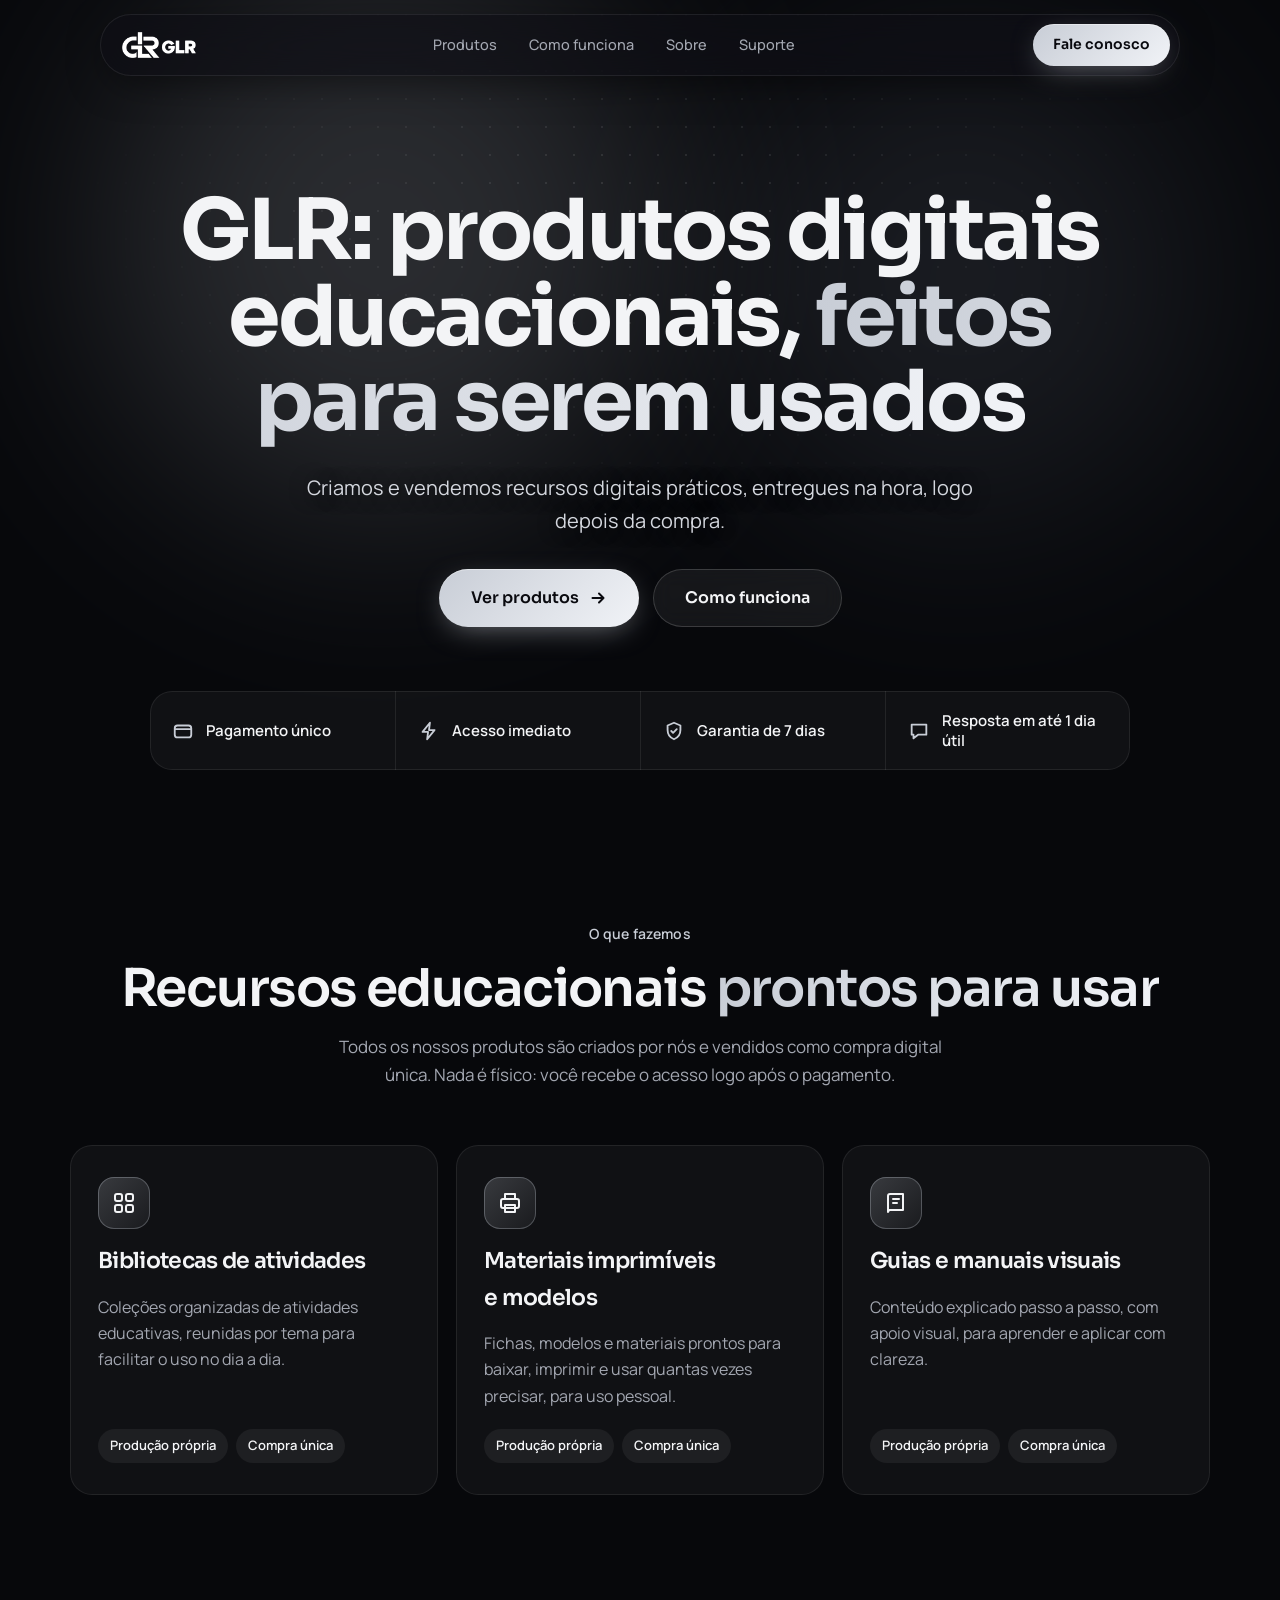
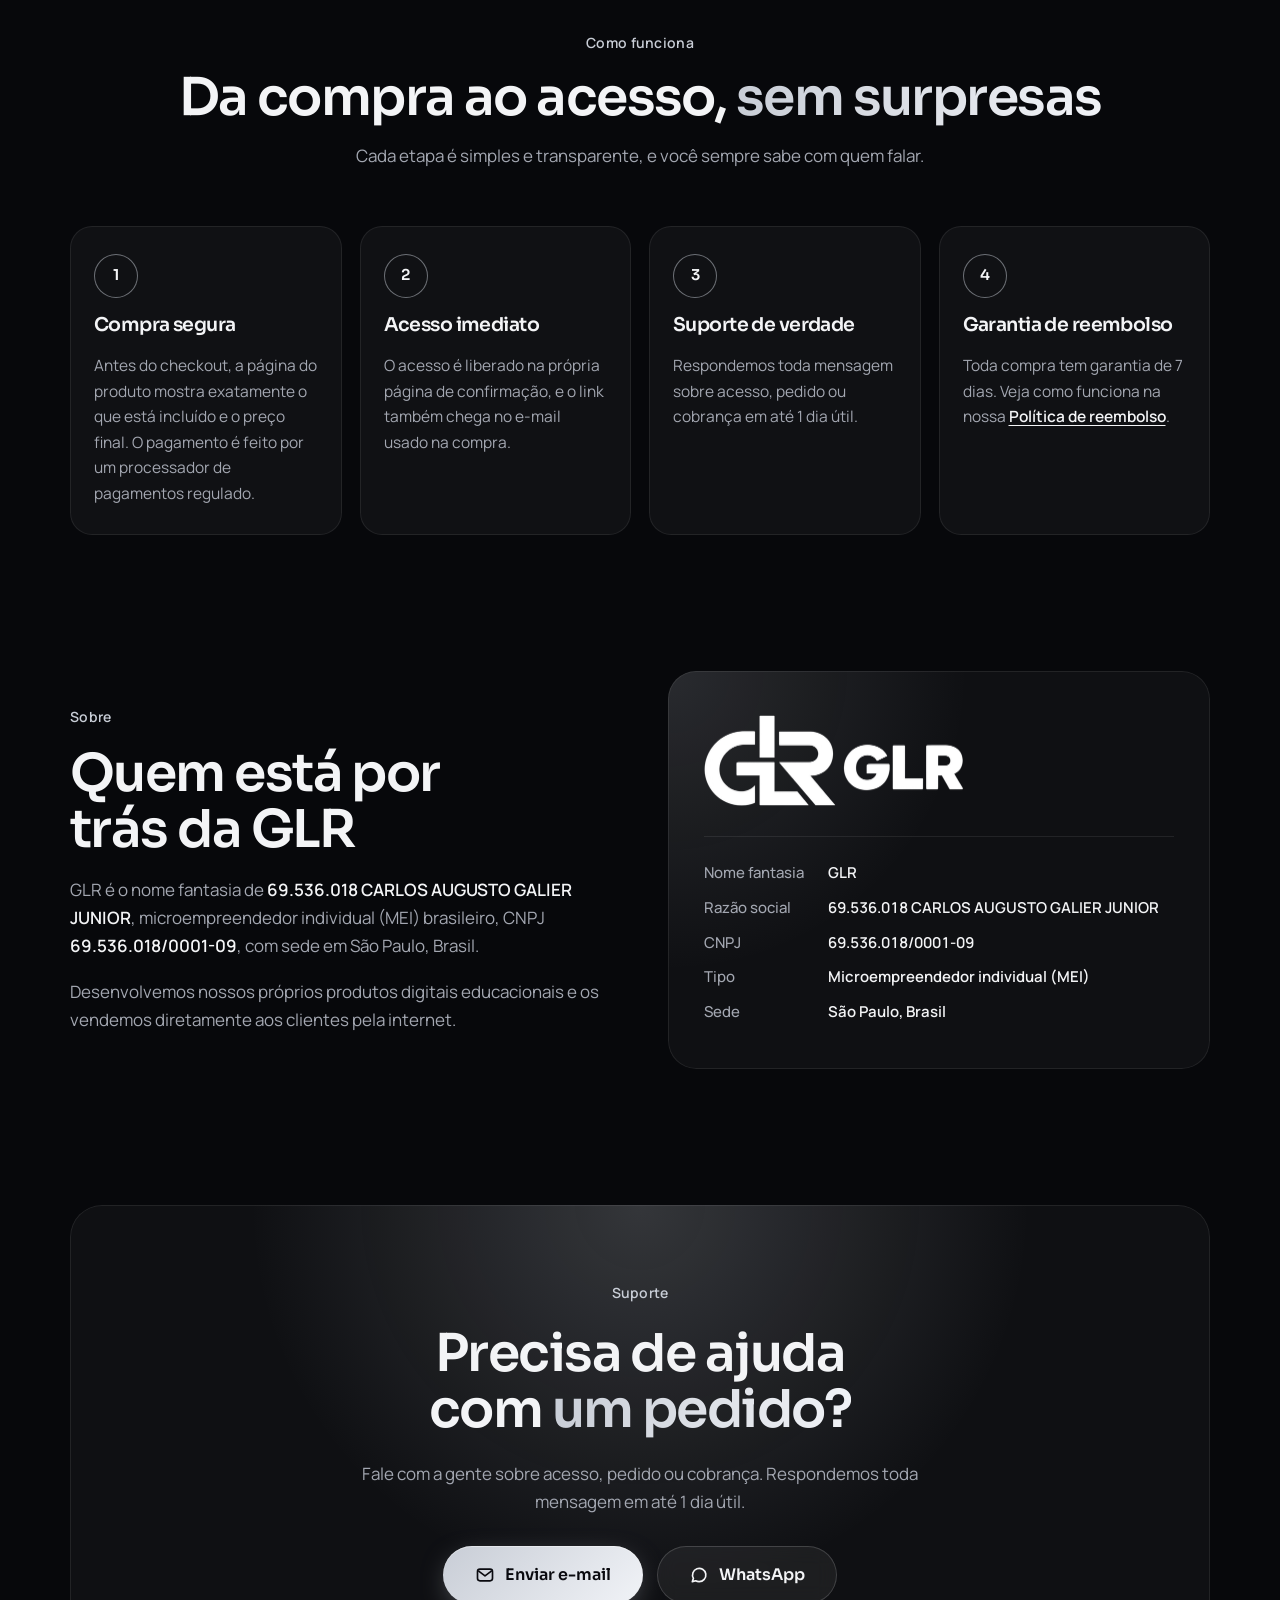
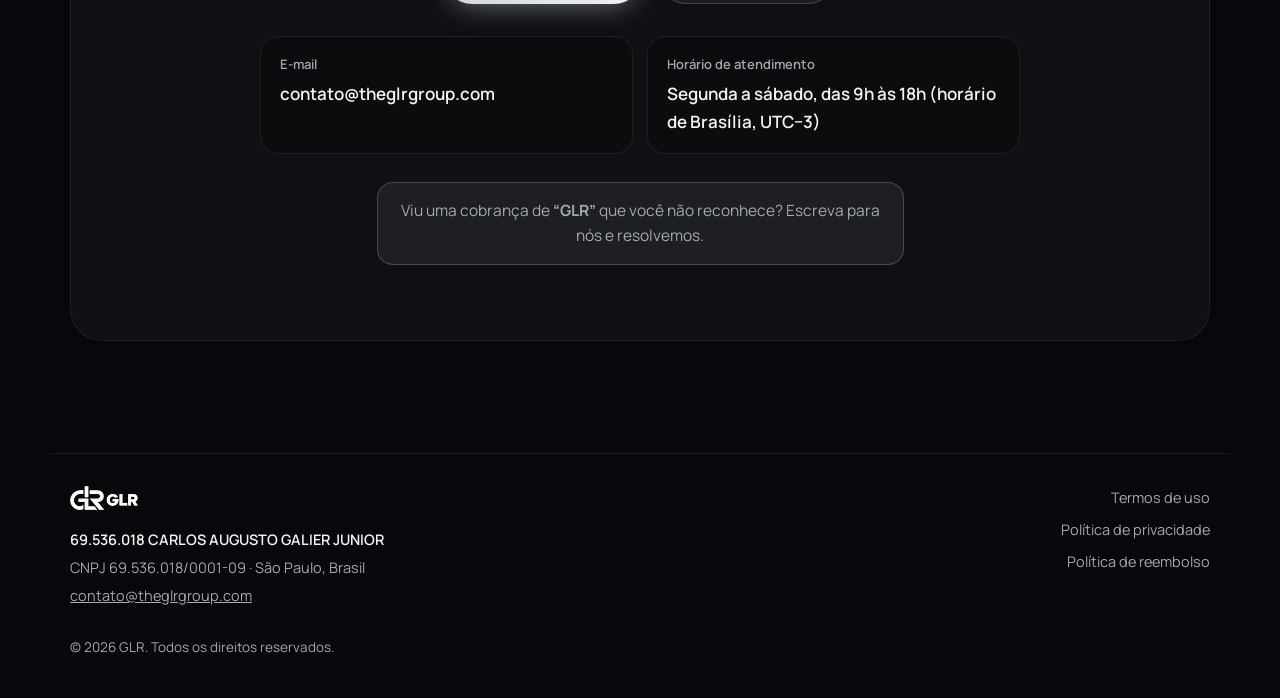
==== index.html @ 14d4b892 "Novo site GLR: produtos digitais educacionais + Termos, Privacidade e Reembolso Co-Authored-By: Clau" ====
<!doctype html>
<html lang="pt-BR">
<head>
<meta charset="utf-8">
<meta name="viewport" content="width=device-width, initial-scale=1, viewport-fit=cover">
<title>GLR | Produtos digitais educacionais</title>
<meta name="description" content="A GLR cria e vende produtos digitais educacionais: bibliotecas de atividades, materiais imprimíveis e guias visuais. Pagamento único e acesso imediato após a compra.">
<link rel="icon" href="/assets/glr-logo.png">
<link rel="preconnect" href="https://fonts.googleapis.com">
<link rel="preconnect" href="https://fonts.gstatic.com" crossorigin>
<link rel="stylesheet" href="https://fonts.googleapis.com/css2?family=Sora:wght@400;500;600;700&family=Manrope:wght@400;500;600;700&display=swap">
<link rel="stylesheet" href="/assets/site.css">
</head>
<body>

<header>
  <nav class="nav" aria-label="Principal">
    <a class="logo" href="#topo" aria-label="GLR, início"><img src="/assets/glr-logo.png" alt="GLR" width="74" height="26"></a>
    <ul>
      <li><a href="#produtos">Produtos</a></li>
      <li><a href="#como-funciona">Como funciona</a></li>
      <li><a href="#sobre">Sobre</a></li>
      <li><a href="#suporte">Suporte</a></li>
    </ul>
    <a class="btn btn-primary" href="#suporte">Fale conosco</a>
  </nav>
</header>

<main id="topo">
  <section class="hero">
    <div class="aurora" aria-hidden="true"><i></i><i></i></div>
    <div class="wrap">
      <div class="hero-inner">
        <h1>GLR: produtos digitais educacionais, <span class="grad">feitos para serem usados</span></h1>
        <p class="lead">Criamos e vendemos recursos digitais práticos, entregues na hora, logo depois da compra.</p>
        <div class="cta-row">
          <a class="btn btn-primary btn-lg" href="#produtos">Ver produtos
            <svg class="arrow" width="18" height="18" viewBox="0 0 18 18" fill="none" aria-hidden="true"><path d="M3.5 9h11M10 4.5L14.5 9 10 13.5" stroke="currentColor" stroke-width="2" stroke-linecap="round" stroke-linejoin="round"/></svg></a>
          <a class="btn btn-glass btn-lg" href="#como-funciona">Como funciona</a>
        </div>
      </div>

      <div class="facts">
        <div class="fact"><svg width="22" height="22" viewBox="0 0 24 24" fill="none" aria-hidden="true"><rect x="3" y="6" width="18" height="13" rx="3" stroke="currentColor" stroke-width="2"/><path d="M3 10h18" stroke="currentColor" stroke-width="2"/></svg><span>Pagamento único</span></div>
        <div class="fact"><svg width="22" height="22" viewBox="0 0 24 24" fill="none" aria-hidden="true"><path d="M13 3L5 13h6l-1 8 8-10h-6l1-8z" stroke="currentColor" stroke-width="2" stroke-linejoin="round"/></svg><span>Acesso imediato</span></div>
        <div class="fact"><svg width="22" height="22" viewBox="0 0 24 24" fill="none" aria-hidden="true"><path d="M12 3l7 3v5c0 5-3 8.5-7 10-4-1.5-7-5-7-10V6l7-3z" stroke="currentColor" stroke-width="2" stroke-linejoin="round"/><path d="M9 12l2 2 4-4" stroke="currentColor" stroke-width="2" stroke-linecap="round" stroke-linejoin="round"/></svg><span>Garantia de 7 dias</span></div>
        <div class="fact"><svg width="22" height="22" viewBox="0 0 24 24" fill="none" aria-hidden="true"><path d="M4 5h16v11H11l-5 4v-4H4z" stroke="currentColor" stroke-width="2" stroke-linejoin="round"/></svg><span>Resposta em até 1 dia útil</span></div>
      </div>
    </div>
  </section>

  <section class="block" id="produtos">
    <div class="wrap">
      <div class="head">
        <span class="eyebrow">O que fazemos</span>
        <h2>Recursos educacionais <span class="grad">prontos para usar</span></h2>
        <p>Todos os nossos produtos são criados por nós e vendidos como compra digital única. Nada é físico: você recebe o acesso logo após o pagamento.</p>
      </div>
      <div class="cards">
        <article class="card">
          <div class="ico"><svg width="24" height="24" viewBox="0 0 24 24" fill="none" aria-hidden="true"><rect x="3" y="3" width="7" height="7" rx="2" stroke="currentColor" stroke-width="2"/><rect x="14" y="3" width="7" height="7" rx="2" stroke="currentColor" stroke-width="2"/><rect x="3" y="14" width="7" height="7" rx="2" stroke="currentColor" stroke-width="2"/><rect x="14" y="14" width="7" height="7" rx="2" stroke="currentColor" stroke-width="2"/></svg></div>
          <h3>Bibliotecas de atividades</h3>
          <p>Coleções organizadas de atividades educativas, reunidas por tema para facilitar o uso no dia a dia.</p>
          <div class="tags"><span>Produção própria</span><span>Compra única</span></div>
        </article>
        <article class="card">
          <div class="ico"><svg width="24" height="24" viewBox="0 0 24 24" fill="none" aria-hidden="true"><path d="M7 8V3h10v5" stroke="currentColor" stroke-width="2" stroke-linejoin="round"/><rect x="3" y="8" width="18" height="9" rx="2" stroke="currentColor" stroke-width="2"/><path d="M7 14h10v7H7z" stroke="currentColor" stroke-width="2" stroke-linejoin="round"/></svg></div>
          <h3>Materiais imprimíveis e modelos</h3>
          <p>Fichas, modelos e materiais prontos para baixar, imprimir e usar quantas vezes precisar, para uso pessoal.</p>
          <div class="tags"><span>Produção própria</span><span>Compra única</span></div>
        </article>
        <article class="card">
          <div class="ico"><svg width="24" height="24" viewBox="0 0 24 24" fill="none" aria-hidden="true"><path d="M4 5a2 2 0 012-2h13v16H6a2 2 0 00-2 2V5z" stroke="currentColor" stroke-width="2" stroke-linejoin="round"/><path d="M4 21a2 2 0 012-2h13" stroke="currentColor" stroke-width="2"/><path d="M9 8h6M9 12h4" stroke="currentColor" stroke-width="2" stroke-linecap="round"/></svg></div>
          <h3>Guias e manuais visuais</h3>
          <p>Conteúdo explicado passo a passo, com apoio visual, para aprender e aplicar com clareza.</p>
          <div class="tags"><span>Produção própria</span><span>Compra única</span></div>
        </article>
      </div>
    </div>
  </section>

  <section class="block" id="como-funciona">
    <div class="wrap">
      <div class="head">
        <span class="eyebrow">Como funciona</span>
        <h2>Da compra ao acesso, <span class="grad">sem surpresas</span></h2>
        <p>Cada etapa é simples e transparente, e você sempre sabe com quem falar.</p>
      </div>
      <div class="steps">
        <div class="step"><span class="n">1</span><h3>Compra segura</h3><p>Antes do checkout, a página do produto mostra exatamente o que está incluído e o preço final. O pagamento é feito por um processador de pagamentos regulado.</p></div>
        <div class="step"><span class="n">2</span><h3>Acesso imediato</h3><p>O acesso é liberado na própria página de confirmação, e o link também chega no e-mail usado na compra.</p></div>
        <div class="step"><span class="n">3</span><h3>Suporte de verdade</h3><p>Respondemos toda mensagem sobre acesso, pedido ou cobrança em até 1 dia útil.</p></div>
        <div class="step"><span class="n">4</span><h3>Garantia de reembolso</h3><p>Toda compra tem garantia de 7 dias. Veja como funciona na nossa <a href="/refund">Política de reembolso</a>.</p></div>
      </div>
    </div>
  </section>

  <section class="block" id="sobre">
    <div class="wrap about">
      <div class="stack">
        <span class="eyebrow">Sobre</span>
        <h2>Quem está por trás da GLR</h2>
        <p>GLR é o nome fantasia de <strong>69.536.018 CARLOS AUGUSTO GALIER JUNIOR</strong>, microempreendedor individual (MEI) brasileiro, CNPJ <strong>69.536.018/0001-09</strong>, com sede em São Paulo, Brasil.</p>
        <p>Desenvolvemos nossos próprios produtos digitais educacionais e os vendemos diretamente aos clientes pela internet.</p>
      </div>
      <div class="brand">
        <img src="/assets/glr-logo.png" alt="GLR" width="260" height="91">
        <dl>
          <dt>Nome fantasia</dt><dd>GLR</dd>
          <dt>Razão social</dt><dd>69.536.018 CARLOS AUGUSTO GALIER JUNIOR</dd>
          <dt>CNPJ</dt><dd>69.536.018/0001-09</dd>
          <dt>Tipo</dt><dd>Microempreendedor individual (MEI)</dd>
          <dt>Sede</dt><dd>São Paulo, Brasil</dd>
        </dl>
      </div>
    </div>
  </section>

  <section class="block" id="suporte">
    <div class="wrap">
      <div class="support">
        <span class="eyebrow">Suporte</span>
        <h2>Precisa de ajuda com <span class="grad">um pedido?</span></h2>
        <p>Fale com a gente sobre acesso, pedido ou cobrança. Respondemos toda mensagem em até 1 dia útil.</p>
        <div class="cta-row">
          <a class="btn btn-primary btn-lg" href="mailto:contato@theglrgroup.com">
            <svg width="20" height="20" viewBox="0 0 24 24" fill="none" aria-hidden="true"><rect x="3" y="5" width="18" height="14" rx="3" stroke="currentColor" stroke-width="2"/><path d="M4 7l8 6 8-6" stroke="currentColor" stroke-width="2" stroke-linejoin="round"/></svg>
            Enviar e-mail</a>
          <a class="btn btn-glass btn-lg" href="https://wa.me/5511939341730" target="_blank" rel="noopener">
            <svg width="20" height="20" viewBox="0 0 24 24" fill="none" aria-hidden="true"><path d="M4 20l1.3-4A8 8 0 1112 20a8 8 0 01-4-1.1z" stroke="currentColor" stroke-width="2" stroke-linejoin="round"/></svg>
            WhatsApp</a>
        </div>
        <div class="support-info">
          <div class="info"><small>E-mail</small><span><a href="mailto:contato@theglrgroup.com">contato@theglrgroup.com</a></span></div>
          <div class="info"><small>Horário de atendimento</small><span>Segunda a sábado, das 9h às 18h (horário de Brasília, UTC−3)</span></div>
        </div>
        <p class="notice">Viu uma cobrança de <strong>“GLR”</strong> que você não reconhece? Escreva para nós e resolvemos.</p>
      </div>
    </div>
  </section>
</main>

<footer>
  <div class="wrap foot">
    <div class="legal-id">
      <img src="/assets/glr-logo.png" alt="GLR" width="68" height="24">
      <strong>69.536.018 CARLOS AUGUSTO GALIER JUNIOR</strong>
      <span>CNPJ 69.536.018/0001-09 · São Paulo, Brasil</span>
      <span><a href="mailto:contato@theglrgroup.com">contato@theglrgroup.com</a></span>
    </div>
    <nav aria-label="Documentos legais">
      <a href="/terms">Termos de uso</a>
      <a href="/privacy">Política de privacidade</a>
      <a href="/refund">Política de reembolso</a>
    </nav>
    <span class="copy">© 2026 GLR. Todos os direitos reservados.</span>
  </div>
</footer>

<script src="/assets/site.js"></script>
</body>
</html>
---- assets/site.css ----
/* GLR: dark product-style site. Glass pill nav, soft silver glow, rounded cards, numbered how-it-works, support panel, legal pages */
:root{
  --bg:#07080B;
  --surface:rgba(255,255,255,.035);
  --surface-2:rgba(255,255,255,.06);
  --border:rgba(255,255,255,.08);
  --border-strong:rgba(255,255,255,.16);
  --fg:#F3F4F6;
  --muted:#A3A7B1;
  --accent:#C8CDD6;
  --accent-2:#F1F3F7;
  --accent-rgb:200,205,214;
  --on-accent:#0A0A0F;
  --display:"Sora",system-ui,sans-serif;
  --body:"Manrope",system-ui,sans-serif;
  --r:22px;
  color-scheme:dark;
}
*{box-sizing:border-box}
html{scroll-behavior:smooth}
@media (prefers-reduced-motion:reduce){html{scroll-behavior:auto}*{animation:none!important;transition:none!important}}
body{margin:0;background:var(--bg);color:var(--fg);font-family:var(--body);font-size:17px;line-height:1.65;-webkit-font-smoothing:antialiased;overflow-x:hidden}
img{max-width:100%}
a{color:inherit}
:focus-visible{outline:2px solid var(--accent);outline-offset:3px;border-radius:10px}
.wrap{max-width:1180px;margin:0 auto;padding-inline:20px}
h1,h2,h3{font-family:var(--display);text-wrap:balance;margin:0;letter-spacing:-.03em}
h2{font-size:clamp(32px,4.4vw,52px);line-height:1.08;font-weight:600}
p{margin:0}
.grad{background:linear-gradient(100deg,var(--accent),var(--accent-2));-webkit-background-clip:text;background-clip:text;color:transparent}
.eyebrow{font-size:14px;font-weight:600;color:var(--accent);letter-spacing:.02em}

/* buttons */
.btn{position:relative;display:inline-flex;align-items:center;justify-content:center;gap:10px;min-height:50px;padding:0 26px;border-radius:999px;font-family:var(--display);font-weight:600;font-size:15px;text-decoration:none;cursor:pointer;border:0;transition:transform .25s cubic-bezier(.2,.8,.2,1),box-shadow .25s,background .25s;white-space:nowrap}
.btn svg{transition:transform .25s;flex:none}
.btn:hover svg.arrow{transform:translateX(3px)}
.btn-primary{color:var(--on-accent);background:linear-gradient(135deg,var(--accent),var(--accent-2));box-shadow:0 8px 30px -10px rgba(var(--accent-rgb),.6),inset 0 1px 0 rgba(255,255,255,.4)}
.btn-primary:hover{transform:translateY(-2px);box-shadow:0 14px 40px -10px rgba(var(--accent-rgb),.75),inset 0 1px 0 rgba(255,255,255,.5)}
.btn-glass{color:var(--fg);background:var(--surface-2);box-shadow:inset 0 0 0 1px var(--border-strong);backdrop-filter:blur(10px)}
.btn-glass:hover{transform:translateY(-2px);background:rgba(255,255,255,.1)}
.btn-lg{min-height:58px;padding:0 32px;font-size:16px}

/* nav */
header{position:sticky;top:calc(env(safe-area-inset-top,0px) + 14px);z-index:30;padding-inline:16px}
.nav{max-width:1080px;margin:14px auto 0;display:flex;align-items:center;justify-content:space-between;gap:16px;padding:10px 10px 10px 22px;border-radius:999px;background:rgba(14,15,20,.65);backdrop-filter:blur(18px) saturate(140%);-webkit-backdrop-filter:blur(18px) saturate(140%);box-shadow:inset 0 0 0 1px var(--border),0 10px 40px -10px rgba(0,0,0,.6)}
.nav .logo img{height:26px;width:auto;display:block}
.nav ul{display:flex;gap:4px;list-style:none;margin:0;padding:0}
.nav ul a{display:block;padding:8px 14px;border-radius:999px;text-decoration:none;color:var(--muted);font-size:14.5px;font-weight:500;transition:color .2s,background .2s}
.nav ul a:hover{color:var(--fg);background:var(--surface-2)}
.nav .btn{min-height:42px;padding:0 20px;font-size:14px}
@media (max-width:860px){.nav ul{display:none}}

/* hero */
.hero{position:relative;margin-top:-78px;padding-top:190px;padding-bottom:40px}
.aurora{position:absolute;inset:-10% 0 auto 0;height:820px;pointer-events:none;overflow:hidden;z-index:0}
.aurora i{position:absolute;border-radius:50%;filter:blur(110px);opacity:.18}
.aurora i:nth-child(1){width:560px;height:560px;left:8%;top:40px;background:var(--accent);animation:float1 16s ease-in-out infinite}
.aurora i:nth-child(2){width:480px;height:480px;right:6%;top:120px;background:#7D8597;opacity:.16;animation:float2 19s ease-in-out infinite}
.aurora::after{content:"";position:absolute;inset:0;background-image:radial-gradient(rgba(255,255,255,.11) 1px,transparent 1px);background-size:28px 28px;-webkit-mask-image:radial-gradient(ellipse 60% 55% at 50% 35%,#000 0%,transparent 75%);mask-image:radial-gradient(ellipse 60% 55% at 50% 35%,#000 0%,transparent 75%)}
@keyframes float1{50%{transform:translate(80px,60px) scale(1.1)}}
@keyframes float2{50%{transform:translate(-70px,40px) scale(.9)}}
.hero-inner{position:relative;z-index:1;display:flex;flex-direction:column;align-items:center;text-align:center;gap:26px}
.hero h1{font-size:clamp(40px,6.6vw,84px);line-height:1.02;font-weight:700;max-width:13em}
.hero .lead{color:#D4D7DE;font-size:clamp(17px,1.6vw,20px);max-width:36em;text-shadow:0 1px 18px rgba(0,0,0,.6)}
.cta-row{display:flex;flex-wrap:wrap;justify-content:center;gap:14px;margin-top:6px}
.facts{position:relative;z-index:1;margin:64px auto 0;max-width:980px;display:grid;grid-template-columns:repeat(4,minmax(0,1fr));border-radius:22px;background:var(--surface);box-shadow:inset 0 0 0 1px var(--border);overflow:hidden}
.fact{display:flex;align-items:center;gap:12px;padding:20px 22px;min-width:0}
.fact + .fact{border-left:1px solid var(--border)}
.fact svg{flex:none;color:var(--accent)}
.fact span{font-size:15px;font-weight:600;line-height:1.3}
@media (max-width:860px){.facts{grid-template-columns:repeat(2,minmax(0,1fr))}.fact:nth-child(3){border-left:0}.fact:nth-child(n+3){border-top:1px solid var(--border)}}
@media (max-width:440px){.facts{grid-template-columns:minmax(0,1fr)}.fact + .fact{border-left:0;border-top:1px solid var(--border)}}

/* sections */
section.block{padding-block:112px 24px;scroll-margin-top:100px}
.head{display:flex;flex-direction:column;align-items:center;text-align:center;gap:16px;margin-bottom:56px}
.head p{color:var(--muted);max-width:36em}

.cards{display:grid;grid-template-columns:repeat(3,minmax(0,1fr));gap:18px}
.card{position:relative;border-radius:var(--r);padding:32px 28px;background:var(--surface);box-shadow:inset 0 0 0 1px var(--border);display:flex;flex-direction:column;gap:14px;overflow:hidden;transition:box-shadow .3s,transform .3s}
.card::before{content:"";position:absolute;inset:0;border-radius:inherit;background:radial-gradient(420px circle at var(--mx,50%) var(--my,0%),rgba(var(--accent-rgb),.12),transparent 45%);opacity:0;transition:opacity .3s;pointer-events:none}
.card:hover{box-shadow:inset 0 0 0 1px var(--border-strong);transform:translateY(-3px)}
.card:hover::before{opacity:1}
.ico{width:52px;height:52px;border-radius:16px;display:grid;place-items:center;background:linear-gradient(135deg,rgba(var(--accent-rgb),.22),rgba(var(--accent-rgb),.05));box-shadow:inset 0 0 0 1px rgba(var(--accent-rgb),.3);color:var(--fg)}
.card h3{font-size:22px;font-weight:600}
.card p{color:var(--muted);font-size:16px}
.tags{display:flex;flex-wrap:wrap;gap:8px;margin-top:auto;padding-top:6px}
.tags span{font-size:13px;font-weight:600;padding:6px 12px;border-radius:999px;background:var(--surface-2);color:var(--fg)}
@media (max-width:960px){.cards{grid-template-columns:minmax(0,1fr)}}

.steps{display:grid;grid-template-columns:repeat(4,minmax(0,1fr));gap:18px;counter-reset:s}
.step{border-radius:var(--r);padding:28px 24px;background:var(--surface);box-shadow:inset 0 0 0 1px var(--border);display:flex;flex-direction:column;gap:12px}
.step .n{width:44px;height:44px;border-radius:50%;display:grid;place-items:center;font-family:var(--display);font-weight:600;font-size:15px;box-shadow:inset 0 0 0 1px rgba(var(--accent-rgb),.5);color:var(--fg)}
.step h3{font-size:19px;font-weight:600}
.step p{color:var(--muted);font-size:15.5px}
.step a{color:var(--fg);font-weight:600;text-underline-offset:3px}
@media (max-width:960px){.steps{grid-template-columns:repeat(2,minmax(0,1fr))}}
@media (max-width:560px){.steps{grid-template-columns:minmax(0,1fr)}}

.about{display:grid;grid-template-columns:minmax(0,1fr) minmax(0,1fr);gap:56px;align-items:center}
.about .stack{display:flex;flex-direction:column;gap:18px}
.about p{color:var(--muted)}
.about p strong{color:var(--fg);font-weight:600}
.brand{border-radius:28px;padding:44px 36px;background:radial-gradient(500px circle at 0% 0%,rgba(var(--accent-rgb),.14),transparent 60%),var(--surface);box-shadow:inset 0 0 0 1px var(--border);display:flex;flex-direction:column;gap:30px}
.brand img{width:100%;max-width:260px;height:auto}
.brand dl{display:grid;grid-template-columns:auto minmax(0,1fr);gap:10px 24px;margin:0;font-size:15px;padding-top:24px;border-top:1px solid var(--border)}
.brand dt{color:var(--muted);font-weight:500}
.brand dd{margin:0;font-weight:600;font-variant-numeric:tabular-nums;overflow-wrap:anywhere}
@media (max-width:900px){.about{grid-template-columns:minmax(0,1fr)}}

.support{position:relative;overflow:hidden;border-radius:32px;padding:clamp(40px,6vw,76px) clamp(22px,5vw,64px);display:flex;flex-direction:column;align-items:center;text-align:center;gap:22px;background:radial-gradient(600px circle at 50% 0%,rgba(var(--accent-rgb),.2),transparent 65%),var(--surface);box-shadow:inset 0 0 0 1px var(--border)}
.support h2{max-width:14em}
.support > p{color:var(--muted);max-width:34em}
.support .cta-row{margin-top:8px}
.support-info{display:grid;grid-template-columns:repeat(2,minmax(0,1fr));gap:14px;width:100%;max-width:760px;margin-top:10px;text-align:left}
.info{border-radius:18px;padding:18px 20px;background:rgba(0,0,0,.25);box-shadow:inset 0 0 0 1px var(--border);display:flex;flex-direction:column;gap:4px;min-width:0}
.info small{font-size:13px;color:var(--muted);font-weight:600}
.info span{font-weight:600;overflow-wrap:anywhere}
.info a{text-decoration:none}
.info a:hover{text-decoration:underline;text-underline-offset:3px}
.notice{margin-top:6px;max-width:40em;padding:16px 20px;border-radius:16px;background:rgba(var(--accent-rgb),.08);box-shadow:inset 0 0 0 1px rgba(var(--accent-rgb),.25);color:var(--fg);font-size:15.5px}
@media (max-width:640px){.support-info{grid-template-columns:minmax(0,1fr);text-align:center}}

footer{padding-block:88px 40px}
.foot{display:grid;grid-template-columns:minmax(0,1.3fr) minmax(0,1fr);gap:28px 40px;padding-top:32px;border-top:1px solid var(--border);color:var(--muted);font-size:14.5px}
.foot img{height:24px;width:auto;display:block;margin-bottom:14px;align-self:flex-start}
.foot .legal-id{display:flex;flex-direction:column;gap:4px}
.foot .legal-id strong{color:var(--fg);font-weight:600}
.foot nav{display:flex;flex-direction:column;gap:8px;align-items:flex-end}
.foot nav a{text-decoration:none}
.foot nav a:hover{color:var(--fg)}
.foot .copy{grid-column:1 / -1;font-size:13.5px}
@media (max-width:700px){.foot{grid-template-columns:minmax(0,1fr);text-align:center}.foot img{margin-inline:auto;align-self:center}.foot nav{align-items:center}}

/* phone: center content */
@media (max-width:640px){
  .aurora i:nth-child(1){width:340px;height:340px;left:-10%}
  .aurora i:nth-child(2){width:300px;height:300px}
  .card,.step{align-items:center;text-align:center}
  .tags{justify-content:center}
  .about .stack{align-items:center;text-align:center}
  .brand{align-items:center;text-align:center}
  .brand dl{justify-content:center;text-align:left}
}

/* legal pages */
.doc-hero{position:relative;margin-top:-78px;padding-top:180px;padding-bottom:24px}
.doc-hero .hero-inner{gap:16px}
.doc-hero h1{font-size:clamp(36px,5.4vw,64px);line-height:1.05;font-weight:700}
.doc-hero p{color:var(--muted)}
.doc{max-width:760px;margin:0 auto;padding-block:32px 24px}
.doc h2{font-size:clamp(22px,2.6vw,28px);line-height:1.25;font-weight:600;margin:44px 0 12px;letter-spacing:-.02em}
.doc p,.doc li{color:#C9CCD4}
.doc p + p{margin-top:12px}
.doc ul,.doc ol{margin:12px 0 0;padding-left:22px;display:flex;flex-direction:column;gap:8px}
.doc strong{color:var(--fg)}
.doc a{color:var(--fg);text-underline-offset:3px}
.doc .box{margin-top:20px;padding:20px 22px;border-radius:18px;background:var(--surface);box-shadow:inset 0 0 0 1px var(--border)}
.doc .box p{color:var(--fg)}
.doc-nav{display:flex;flex-wrap:wrap;justify-content:center;gap:10px;margin-top:8px}
.doc-nav a{font-size:14px;font-weight:600;padding:8px 14px;border-radius:999px;background:var(--surface-2);text-decoration:none;color:var(--muted)}
.doc-nav a[aria-current="page"]{color:var(--on-accent);background:var(--accent)}
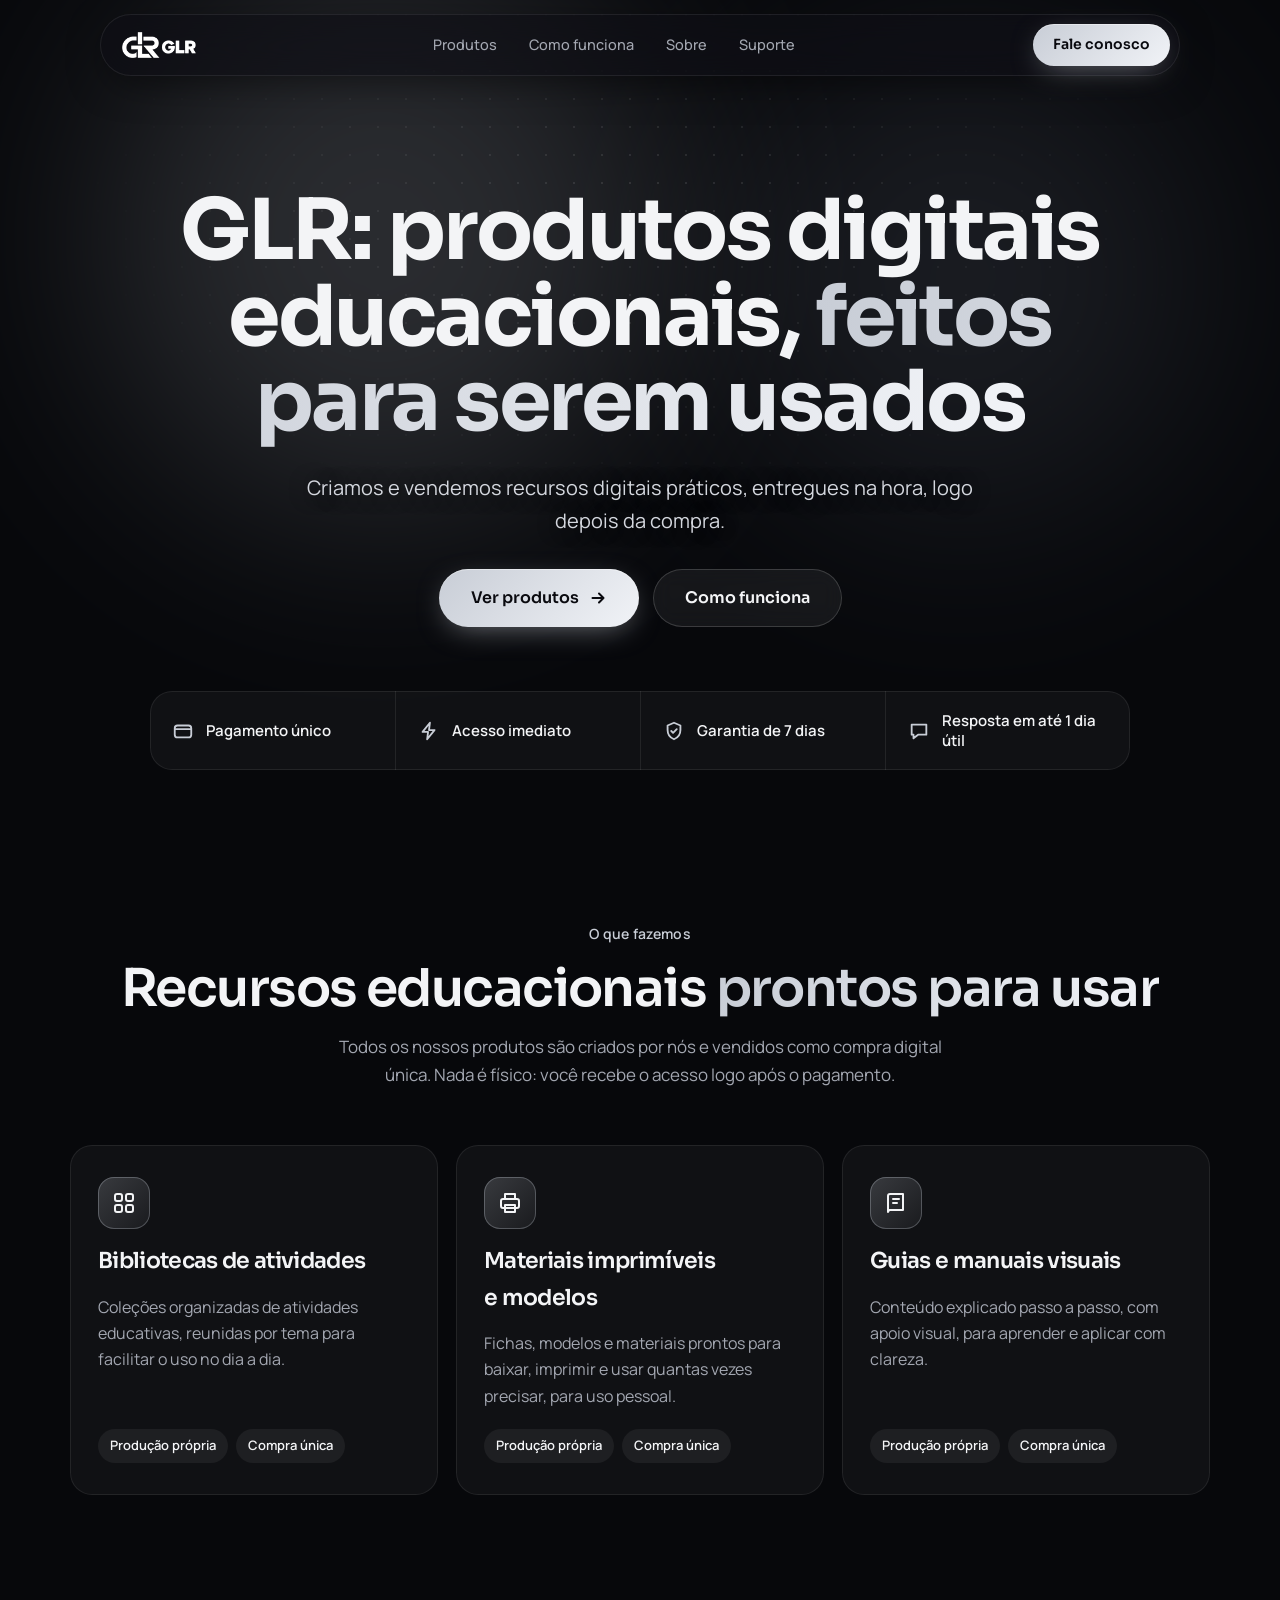
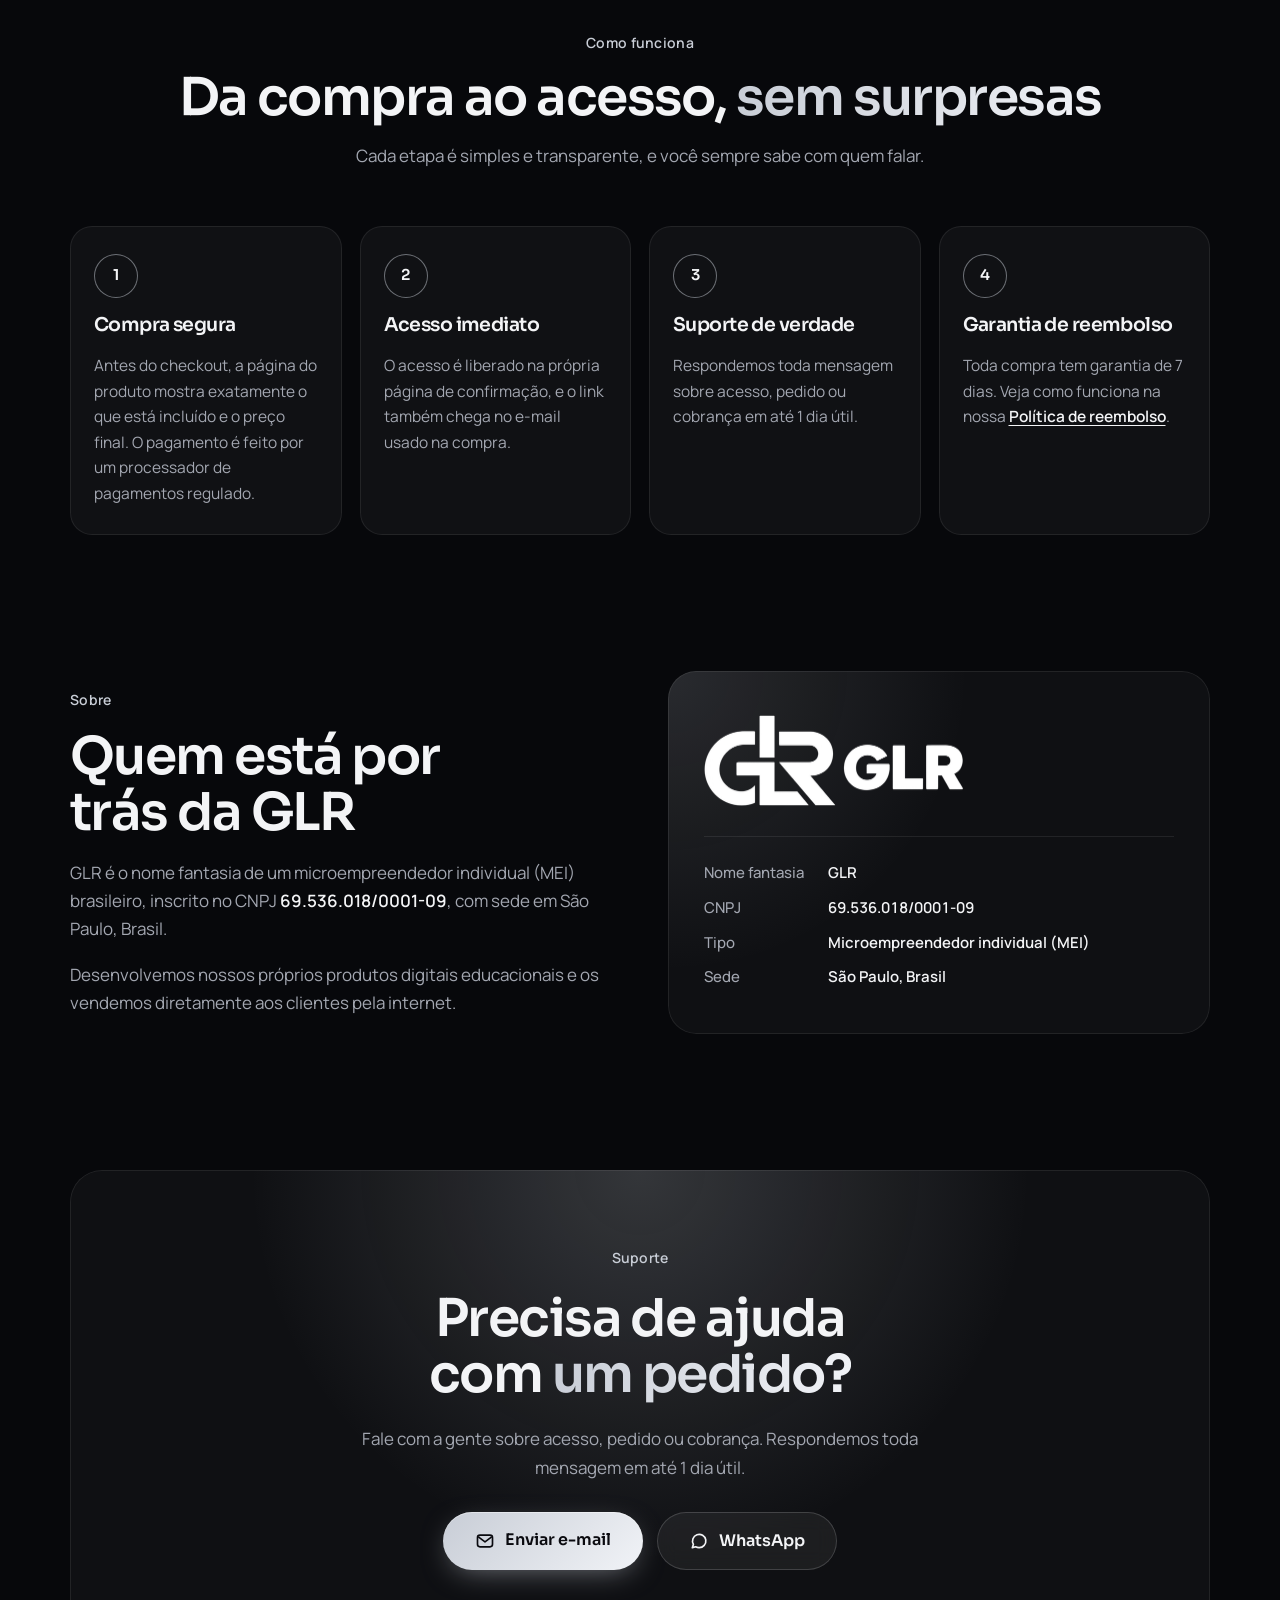
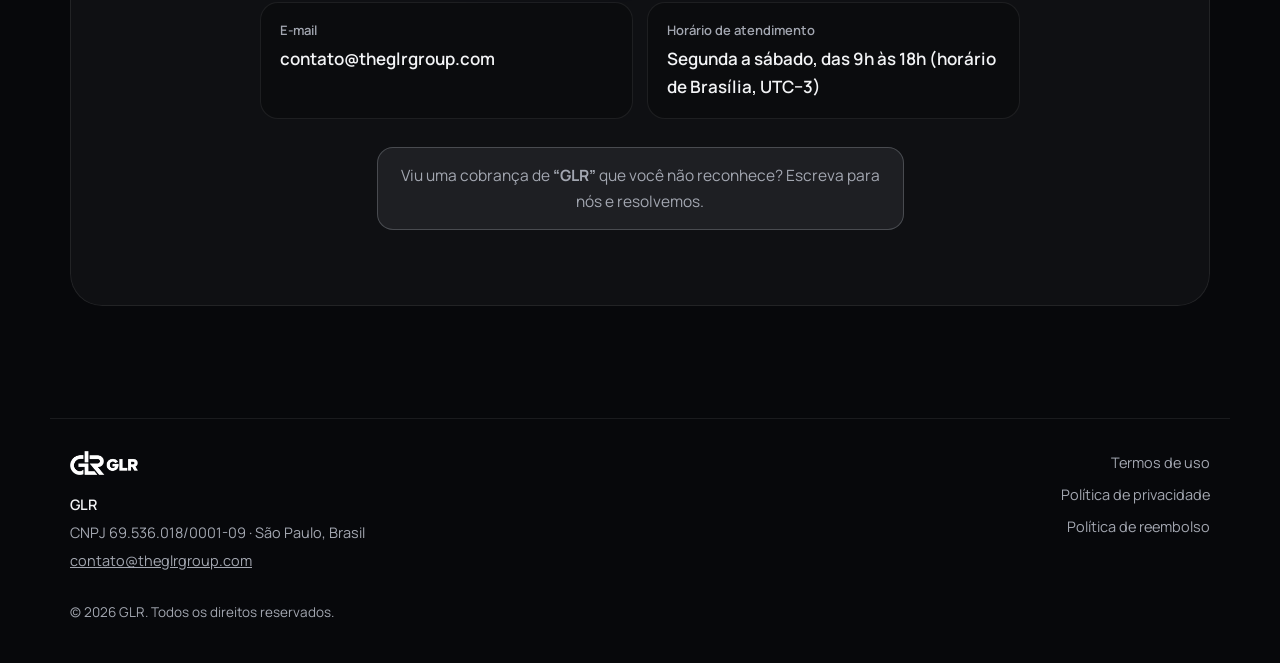
==== commit 78ae0edd: "Remove nome do titular do site; mantém GLR + CNPJ Co-Authored-By: Claude Opus 5.5 <noreply@anthropic" ====
--- a/index.html
+++ b/index.html
@@ -100,14 +100,13 @@
       <div class="stack">
         <span class="eyebrow">Sobre</span>
         <h2>Quem está por trás da GLR</h2>
-        <p>GLR é o nome fantasia de <strong>69.536.018 CARLOS AUGUSTO GALIER JUNIOR</strong>, microempreendedor individual (MEI) brasileiro, CNPJ <strong>69.536.018/0001-09</strong>, com sede em São Paulo, Brasil.</p>
+        <p>GLR é o nome fantasia de um microempreendedor individual (MEI) brasileiro, inscrito no CNPJ <strong>69.536.018/0001-09</strong>, com sede em São Paulo, Brasil.</p>
         <p>Desenvolvemos nossos próprios produtos digitais educacionais e os vendemos diretamente aos clientes pela internet.</p>
       </div>
       <div class="brand">
         <img src="/assets/glr-logo.png" alt="GLR" width="260" height="91">
         <dl>
           <dt>Nome fantasia</dt><dd>GLR</dd>
-          <dt>Razão social</dt><dd>69.536.018 CARLOS AUGUSTO GALIER JUNIOR</dd>
           <dt>CNPJ</dt><dd>69.536.018/0001-09</dd>
           <dt>Tipo</dt><dd>Microempreendedor individual (MEI)</dd>
           <dt>Sede</dt><dd>São Paulo, Brasil</dd>
@@ -144,7 +143,7 @@
   <div class="wrap foot">
     <div class="legal-id">
       <img src="/assets/glr-logo.png" alt="GLR" width="68" height="24">
-      <strong>69.536.018 CARLOS AUGUSTO GALIER JUNIOR</strong>
+      <strong>GLR</strong>
       <span>CNPJ 69.536.018/0001-09 · São Paulo, Brasil</span>
       <span><a href="mailto:contato@theglrgroup.com">contato@theglrgroup.com</a></span>
     </div>
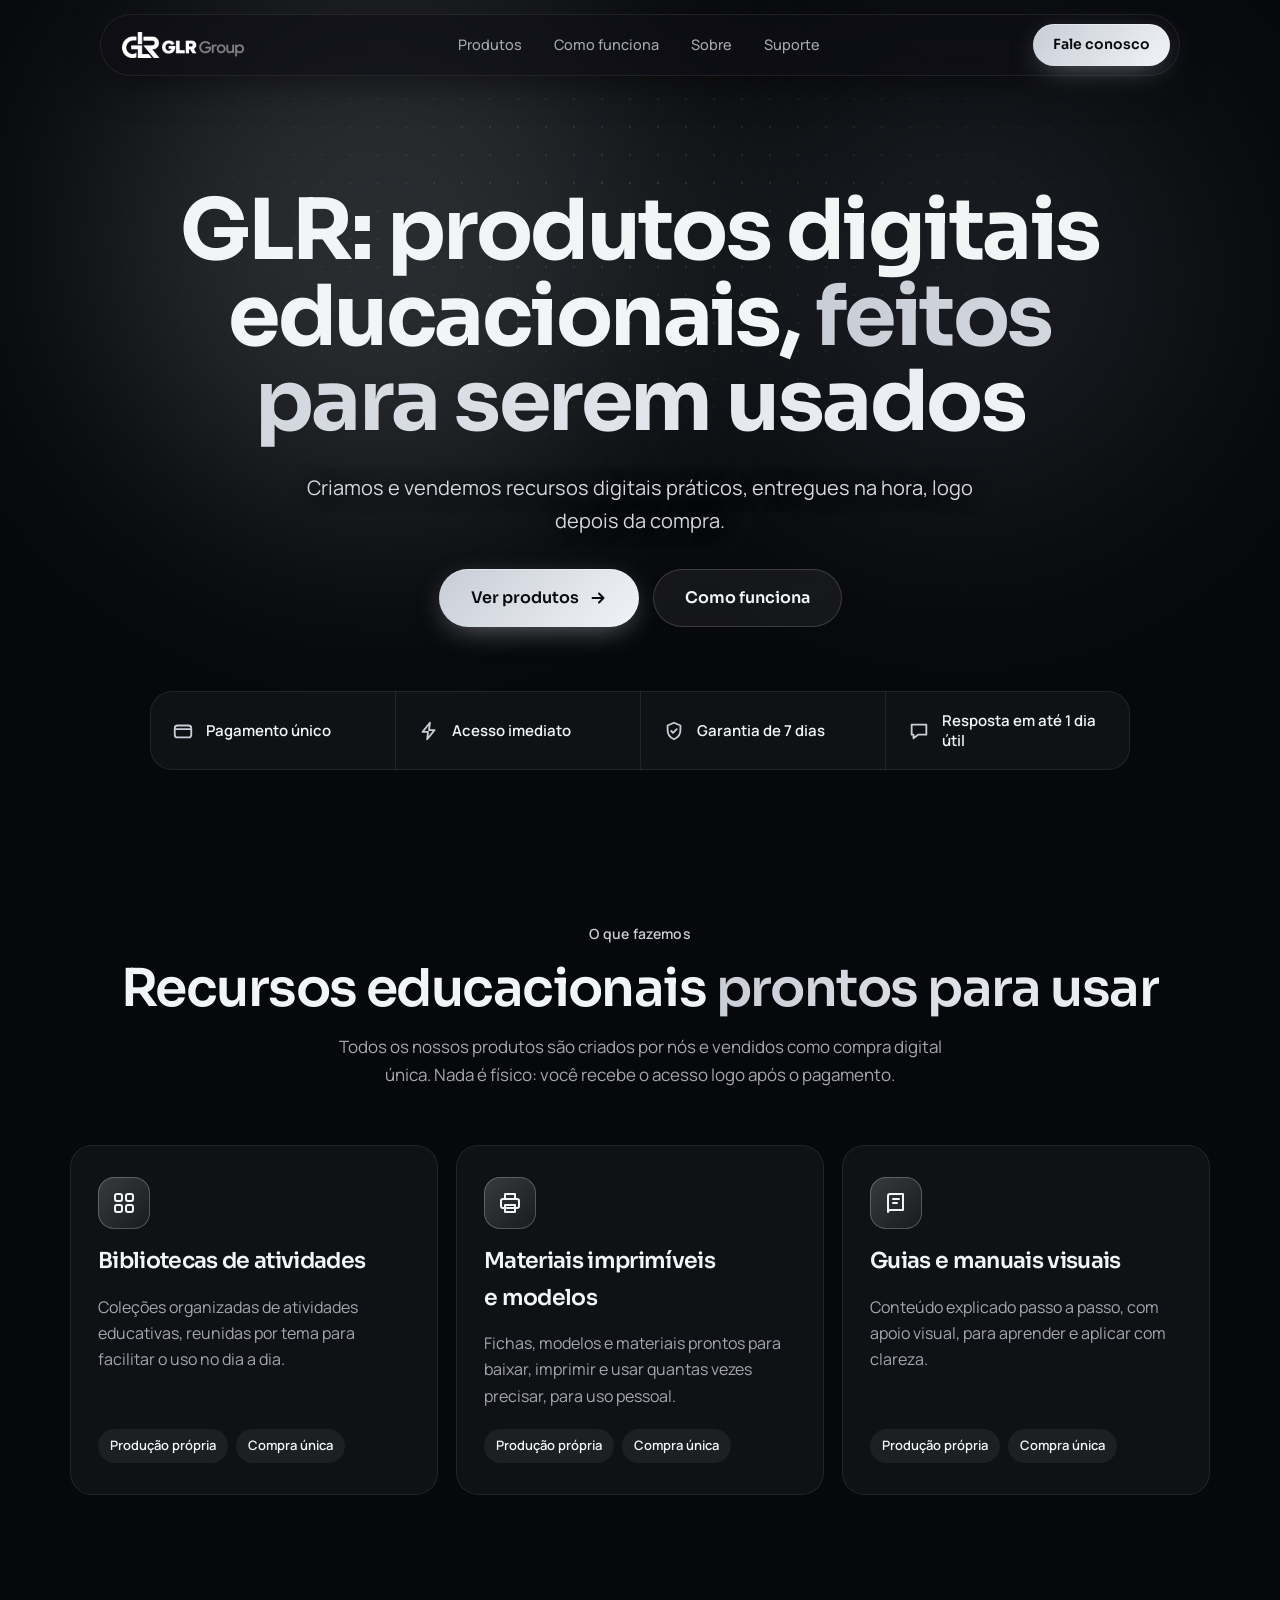
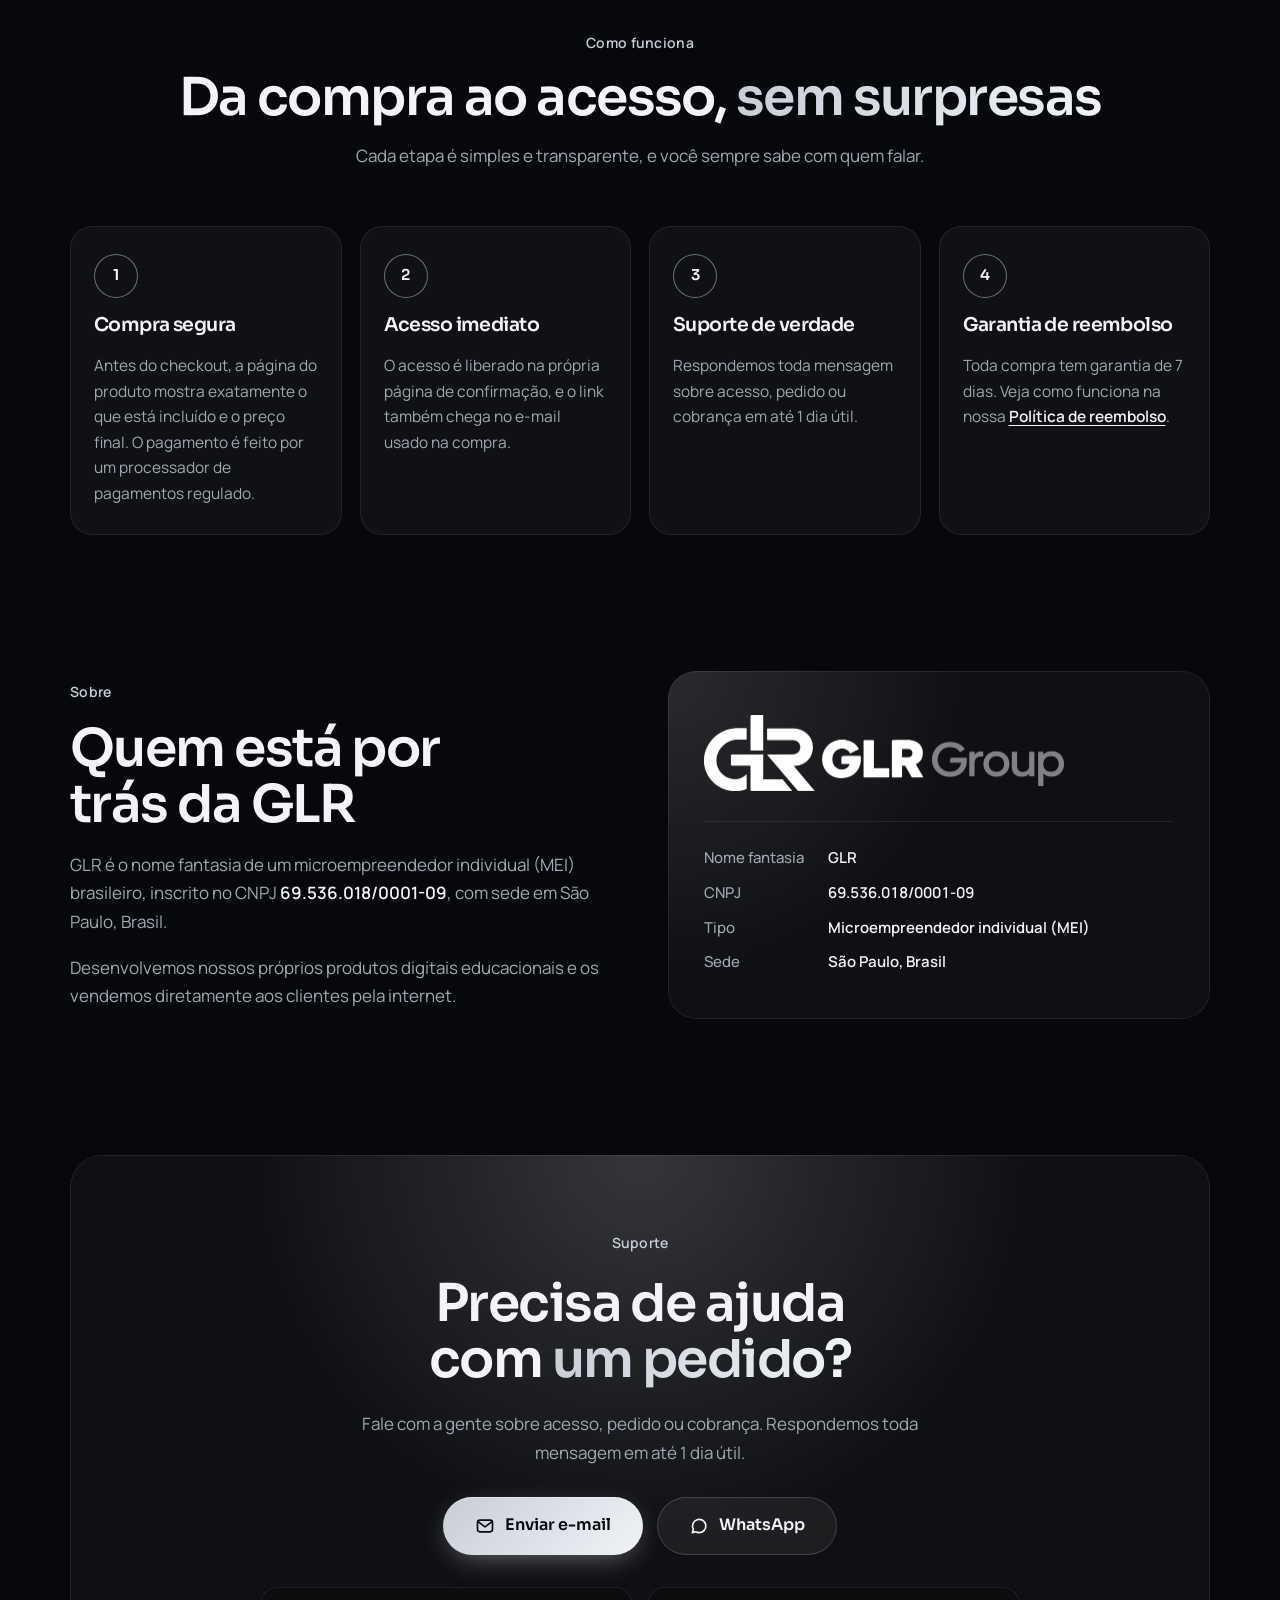
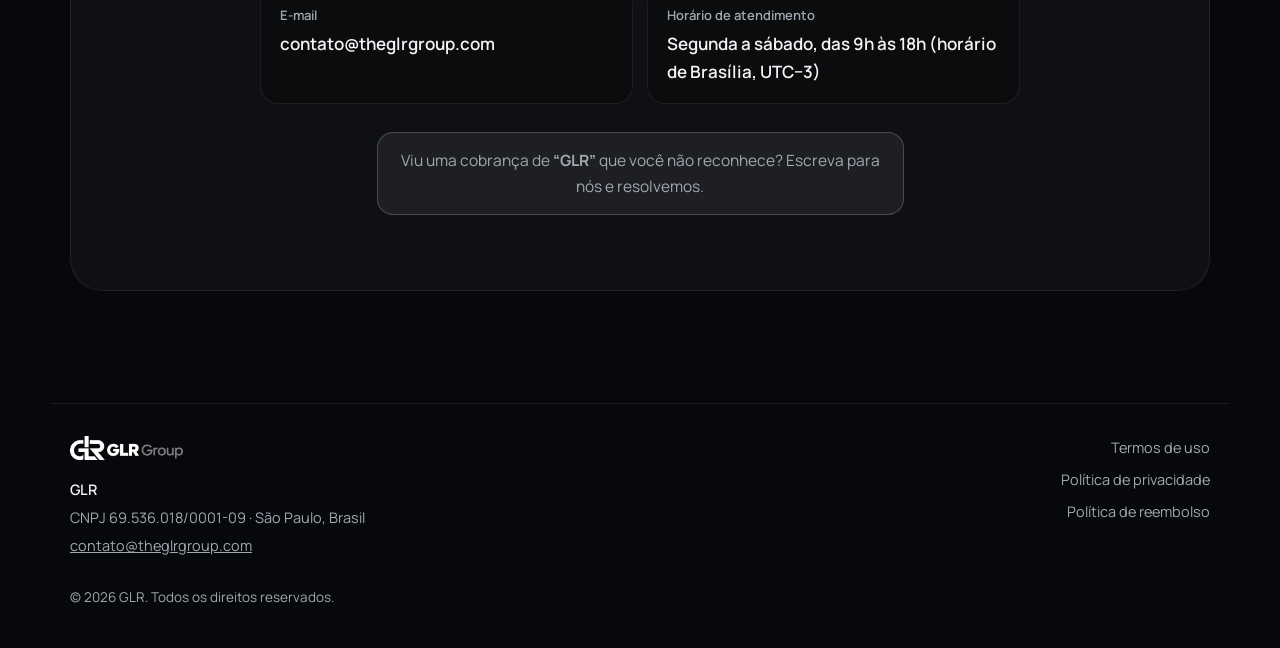
==== commit d3a789cc: "Volta logo GLR Group e ajusta layout no celular Co-Authored-By: Claude Opus 5.5 <noreply@anthropic.c" ====
--- a/index.html
+++ b/index.html
@@ -5,7 +5,7 @@
 <meta name="viewport" content="width=device-width, initial-scale=1, viewport-fit=cover">
 <title>GLR | Produtos digitais educacionais</title>
 <meta name="description" content="A GLR cria e vende produtos digitais educacionais: bibliotecas de atividades, materiais imprimíveis e guias visuais. Pagamento único e acesso imediato após a compra.">
-<link rel="icon" href="/assets/glr-logo.png">
+<link rel="icon" href="/assets/glr-group-logo.png">
 <link rel="preconnect" href="https://fonts.googleapis.com">
 <link rel="preconnect" href="https://fonts.gstatic.com" crossorigin>
 <link rel="stylesheet" href="https://fonts.googleapis.com/css2?family=Sora:wght@400;500;600;700&family=Manrope:wght@400;500;600;700&display=swap">
@@ -15,7 +15,7 @@
 
 <header>
   <nav class="nav" aria-label="Principal">
-    <a class="logo" href="#topo" aria-label="GLR, início"><img src="/assets/glr-logo.png" alt="GLR" width="74" height="26"></a>
+    <a class="logo" href="#topo" aria-label="GLR, início"><img src="/assets/glr-group-logo.png" alt="GLR Group" width="122" height="26"></a>
     <ul>
       <li><a href="#produtos">Produtos</a></li>
       <li><a href="#como-funciona">Como funciona</a></li>
@@ -104,7 +104,7 @@
         <p>Desenvolvemos nossos próprios produtos digitais educacionais e os vendemos diretamente aos clientes pela internet.</p>
       </div>
       <div class="brand">
-        <img src="/assets/glr-logo.png" alt="GLR" width="260" height="91">
+        <img src="/assets/glr-group-logo.png" alt="GLR Group" width="360" height="77">
         <dl>
           <dt>Nome fantasia</dt><dd>GLR</dd>
           <dt>CNPJ</dt><dd>69.536.018/0001-09</dd>
@@ -142,7 +142,7 @@
 <footer>
   <div class="wrap foot">
     <div class="legal-id">
-      <img src="/assets/glr-logo.png" alt="GLR" width="68" height="24">
+      <img src="/assets/glr-group-logo.png" alt="GLR Group" width="113" height="24">
       <strong>GLR</strong>
       <span>CNPJ 69.536.018/0001-09 · São Paulo, Brasil</span>
       <span><a href="mailto:contato@theglrgroup.com">contato@theglrgroup.com</a></span>
--- a/assets/site.css
+++ b/assets/site.css
@@ -44,6 +44,7 @@
 header{position:sticky;top:calc(env(safe-area-inset-top,0px) + 14px);z-index:30;padding-inline:16px}
 .nav{max-width:1080px;margin:14px auto 0;display:flex;align-items:center;justify-content:space-between;gap:16px;padding:10px 10px 10px 22px;border-radius:999px;background:rgba(14,15,20,.65);backdrop-filter:blur(18px) saturate(140%);-webkit-backdrop-filter:blur(18px) saturate(140%);box-shadow:inset 0 0 0 1px var(--border),0 10px 40px -10px rgba(0,0,0,.6)}
 .nav .logo img{height:26px;width:auto;display:block}
+@media (max-width:400px){.nav{padding-left:16px}.nav .logo img{height:22px}.nav .btn{padding:0 16px;font-size:13px}}
 .nav ul{display:flex;gap:4px;list-style:none;margin:0;padding:0}
 .nav ul a{display:block;padding:8px 14px;border-radius:999px;text-decoration:none;color:var(--muted);font-size:14.5px;font-weight:500;transition:color .2s,background .2s}
 .nav ul a:hover{color:var(--fg);background:var(--surface-2)}
@@ -102,7 +103,7 @@
 .about p{color:var(--muted)}
 .about p strong{color:var(--fg);font-weight:600}
 .brand{border-radius:28px;padding:44px 36px;background:radial-gradient(500px circle at 0% 0%,rgba(var(--accent-rgb),.14),transparent 60%),var(--surface);box-shadow:inset 0 0 0 1px var(--border);display:flex;flex-direction:column;gap:30px}
-.brand img{width:100%;max-width:260px;height:auto}
+.brand img{width:100%;max-width:360px;height:auto}
 .brand dl{display:grid;grid-template-columns:auto minmax(0,1fr);gap:10px 24px;margin:0;font-size:15px;padding-top:24px;border-top:1px solid var(--border)}
 .brand dt{color:var(--muted);font-weight:500}
 .brand dd{margin:0;font-weight:600;font-variant-numeric:tabular-nums;overflow-wrap:anywhere}
@@ -140,7 +141,10 @@
   .tags{justify-content:center}
   .about .stack{align-items:center;text-align:center}
   .brand{align-items:center;text-align:center}
-  .brand dl{justify-content:center;text-align:left}
+  .brand dl{grid-template-columns:minmax(0,1fr);gap:2px;text-align:center;width:100%}
+  .brand dd{overflow-wrap:normal;margin-bottom:12px}
+  .brand dd:last-child{margin-bottom:0}
+  .fact{justify-content:center}
 }
 
 /* legal pages */
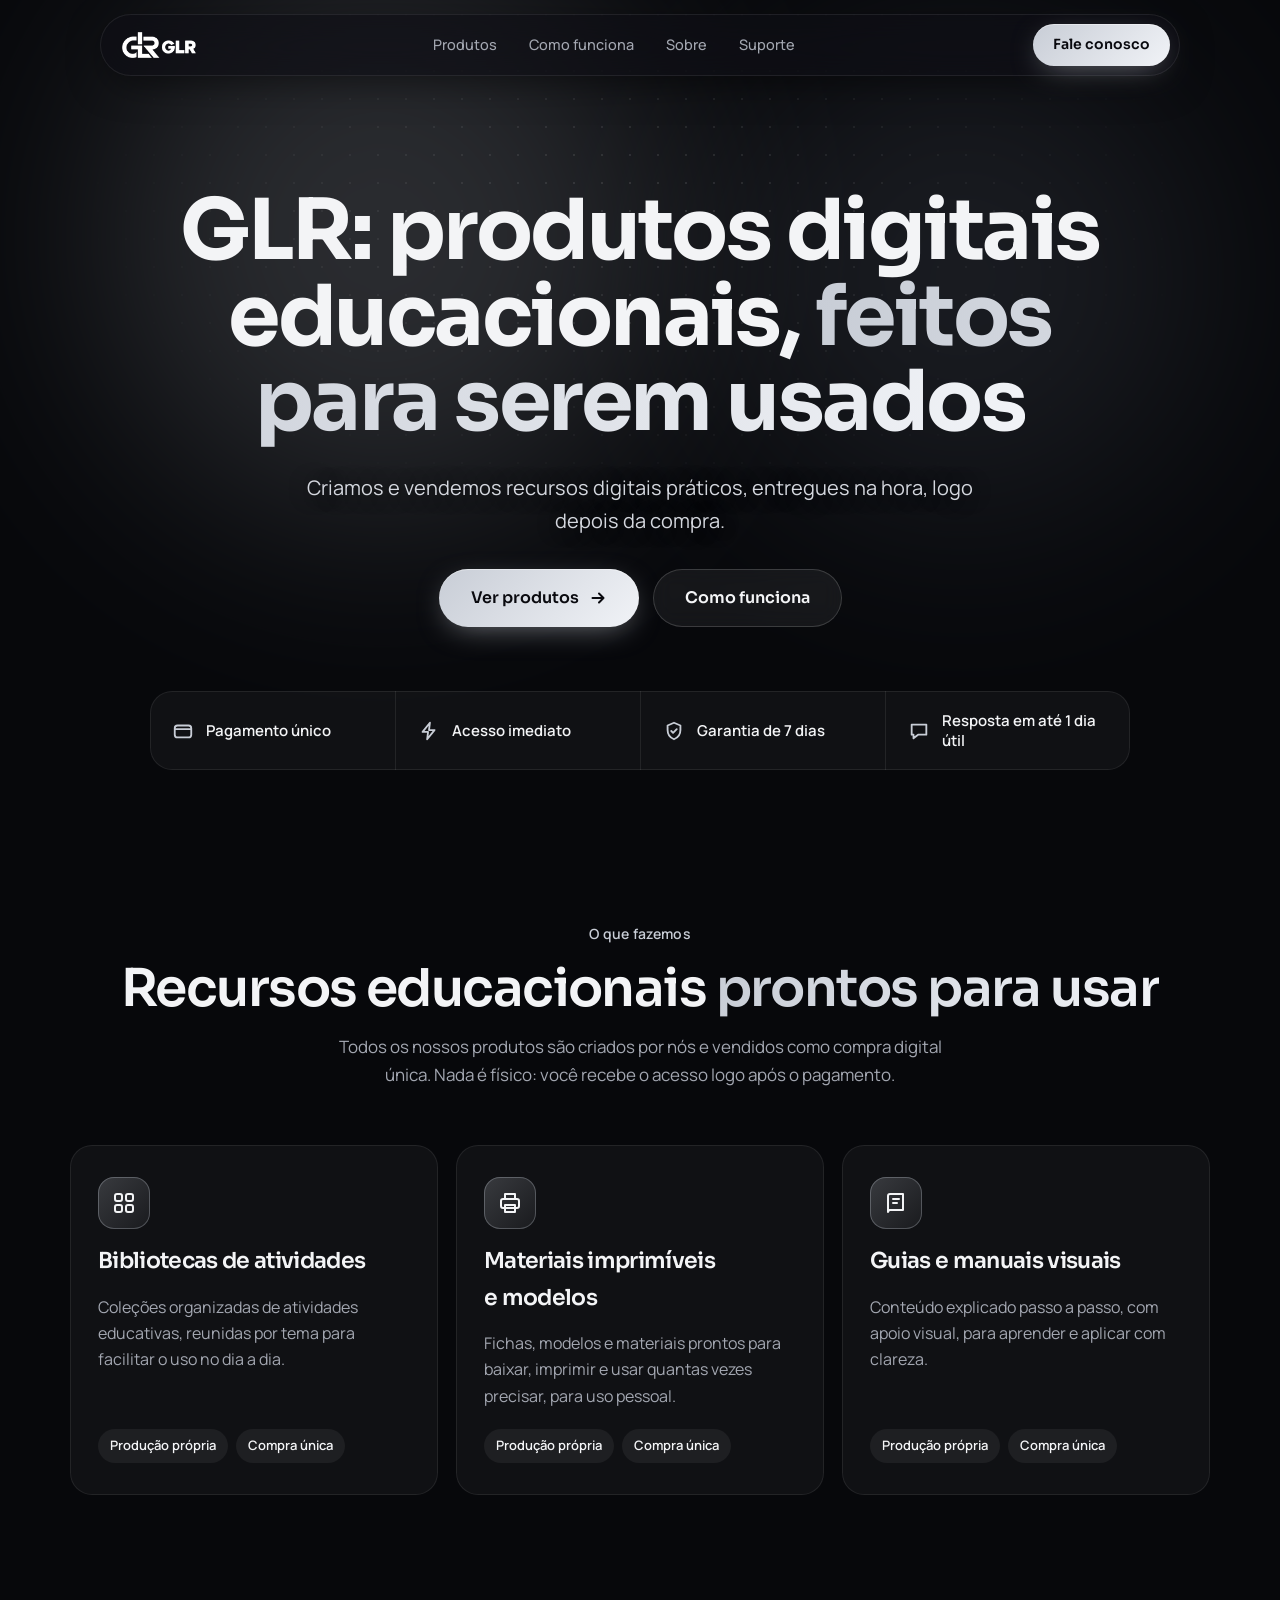
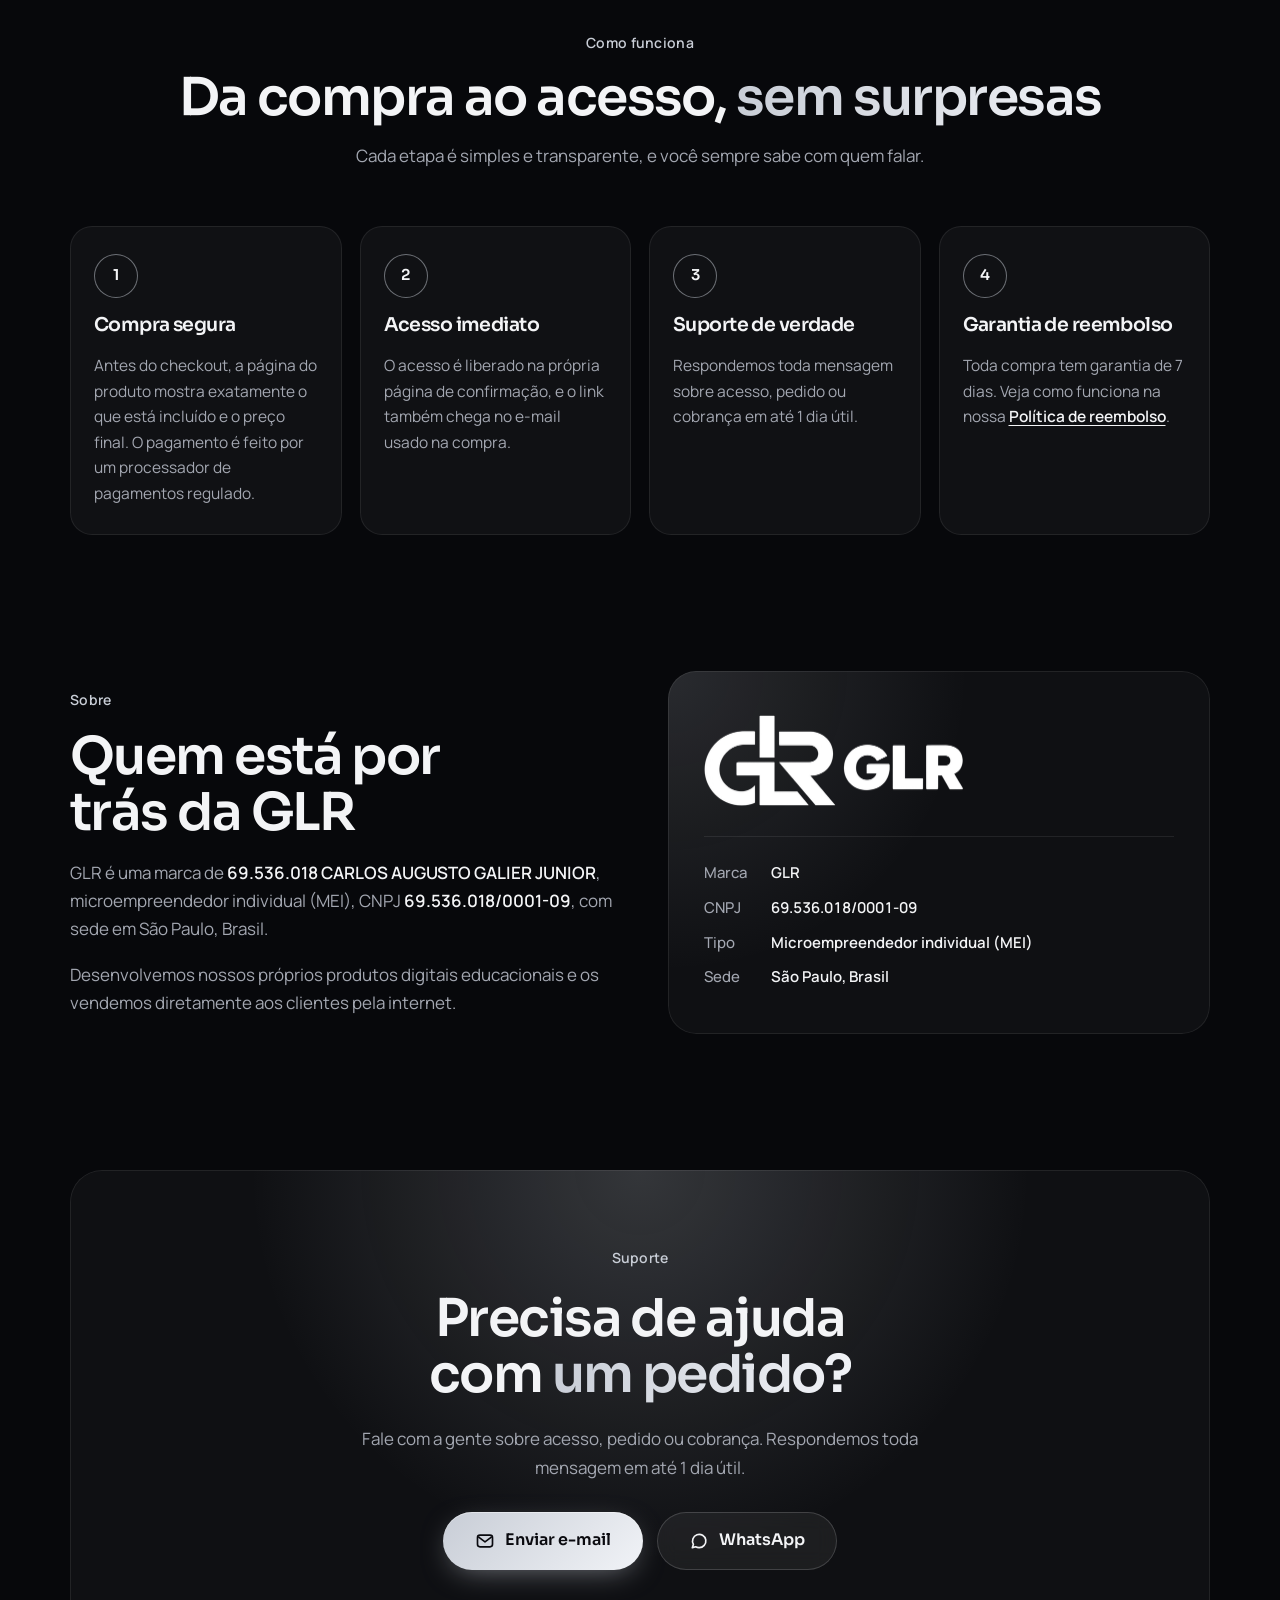
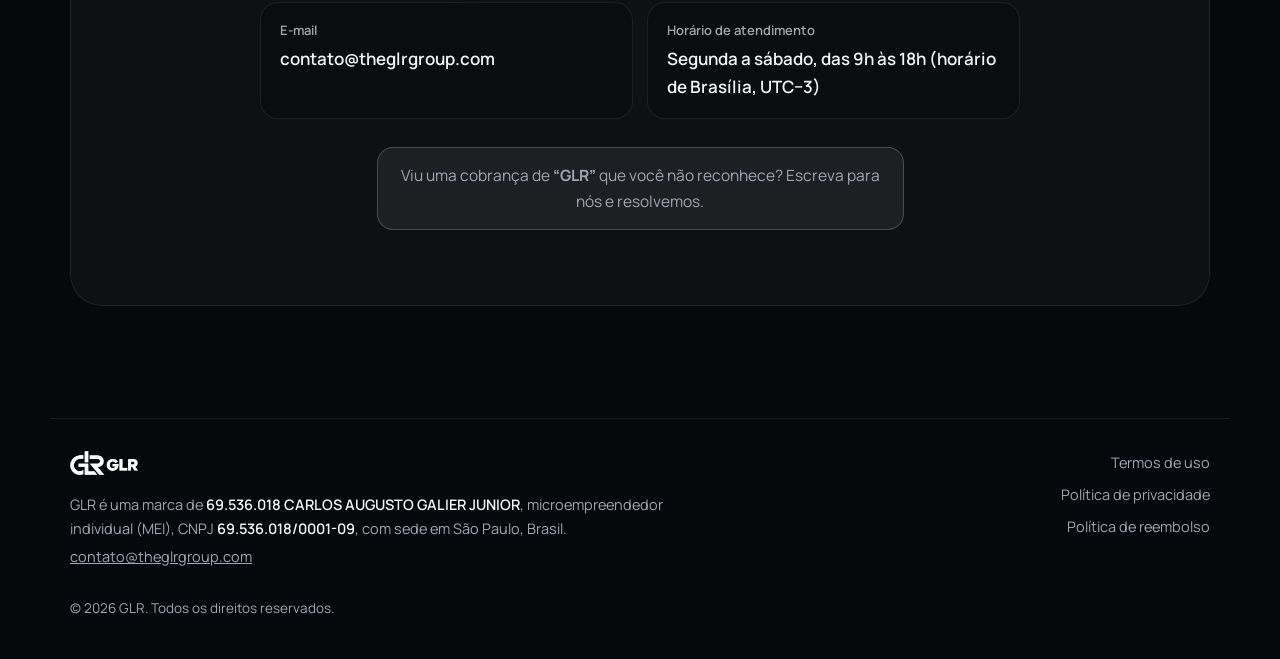
==== commit 29ca1c32: "Identificação: GLR como marca de 69.536.018 CARLOS AUGUSTO GALIER JUNIOR; logo só GLR Co-Authored-By" ====
--- a/index.html
+++ b/index.html
@@ -5,7 +5,7 @@
 <meta name="viewport" content="width=device-width, initial-scale=1, viewport-fit=cover">
 <title>GLR | Produtos digitais educacionais</title>
 <meta name="description" content="A GLR cria e vende produtos digitais educacionais: bibliotecas de atividades, materiais imprimíveis e guias visuais. Pagamento único e acesso imediato após a compra.">
-<link rel="icon" href="/assets/glr-group-logo.png">
+<link rel="icon" href="/assets/glr-logo.png">
 <link rel="preconnect" href="https://fonts.googleapis.com">
 <link rel="preconnect" href="https://fonts.gstatic.com" crossorigin>
 <link rel="stylesheet" href="https://fonts.googleapis.com/css2?family=Sora:wght@400;500;600;700&family=Manrope:wght@400;500;600;700&display=swap">
@@ -15,7 +15,7 @@
 
 <header>
   <nav class="nav" aria-label="Principal">
-    <a class="logo" href="#topo" aria-label="GLR, início"><img src="/assets/glr-group-logo.png" alt="GLR Group" width="122" height="26"></a>
+    <a class="logo" href="#topo" aria-label="GLR, início"><img src="/assets/glr-logo.png" alt="GLR" width="74" height="26"></a>
     <ul>
       <li><a href="#produtos">Produtos</a></li>
       <li><a href="#como-funciona">Como funciona</a></li>
@@ -100,13 +100,13 @@
       <div class="stack">
         <span class="eyebrow">Sobre</span>
         <h2>Quem está por trás da GLR</h2>
-        <p>GLR é o nome fantasia de um microempreendedor individual (MEI) brasileiro, inscrito no CNPJ <strong>69.536.018/0001-09</strong>, com sede em São Paulo, Brasil.</p>
+        <p>GLR é uma marca de <strong>69.536.018 CARLOS AUGUSTO GALIER JUNIOR</strong>, microempreendedor individual (MEI), CNPJ <strong>69.536.018/0001-09</strong>, com sede em São Paulo, Brasil.</p>
         <p>Desenvolvemos nossos próprios produtos digitais educacionais e os vendemos diretamente aos clientes pela internet.</p>
       </div>
       <div class="brand">
-        <img src="/assets/glr-group-logo.png" alt="GLR Group" width="360" height="77">
+        <img src="/assets/glr-logo.png" alt="GLR" width="260" height="91">
         <dl>
-          <dt>Nome fantasia</dt><dd>GLR</dd>
+          <dt>Marca</dt><dd>GLR</dd>
           <dt>CNPJ</dt><dd>69.536.018/0001-09</dd>
           <dt>Tipo</dt><dd>Microempreendedor individual (MEI)</dd>
           <dt>Sede</dt><dd>São Paulo, Brasil</dd>
@@ -142,9 +142,8 @@
 <footer>
   <div class="wrap foot">
     <div class="legal-id">
-      <img src="/assets/glr-group-logo.png" alt="GLR Group" width="113" height="24">
-      <strong>GLR</strong>
-      <span>CNPJ 69.536.018/0001-09 · São Paulo, Brasil</span>
+      <img src="/assets/glr-logo.png" alt="GLR" width="68" height="24">
+      <span>GLR é uma marca de <strong>69.536.018 CARLOS AUGUSTO GALIER JUNIOR</strong>, microempreendedor individual (MEI), CNPJ <strong>69.536.018/0001-09</strong>, com sede em São Paulo, Brasil.</span>
       <span><a href="mailto:contato@theglrgroup.com">contato@theglrgroup.com</a></span>
     </div>
     <nav aria-label="Documentos legais">
--- a/assets/site.css
+++ b/assets/site.css
@@ -103,7 +103,7 @@
 .about p{color:var(--muted)}
 .about p strong{color:var(--fg);font-weight:600}
 .brand{border-radius:28px;padding:44px 36px;background:radial-gradient(500px circle at 0% 0%,rgba(var(--accent-rgb),.14),transparent 60%),var(--surface);box-shadow:inset 0 0 0 1px var(--border);display:flex;flex-direction:column;gap:30px}
-.brand img{width:100%;max-width:360px;height:auto}
+.brand img{width:100%;max-width:260px;height:auto}
 .brand dl{display:grid;grid-template-columns:auto minmax(0,1fr);gap:10px 24px;margin:0;font-size:15px;padding-top:24px;border-top:1px solid var(--border)}
 .brand dt{color:var(--muted);font-weight:500}
 .brand dd{margin:0;font-weight:600;font-variant-numeric:tabular-nums;overflow-wrap:anywhere}
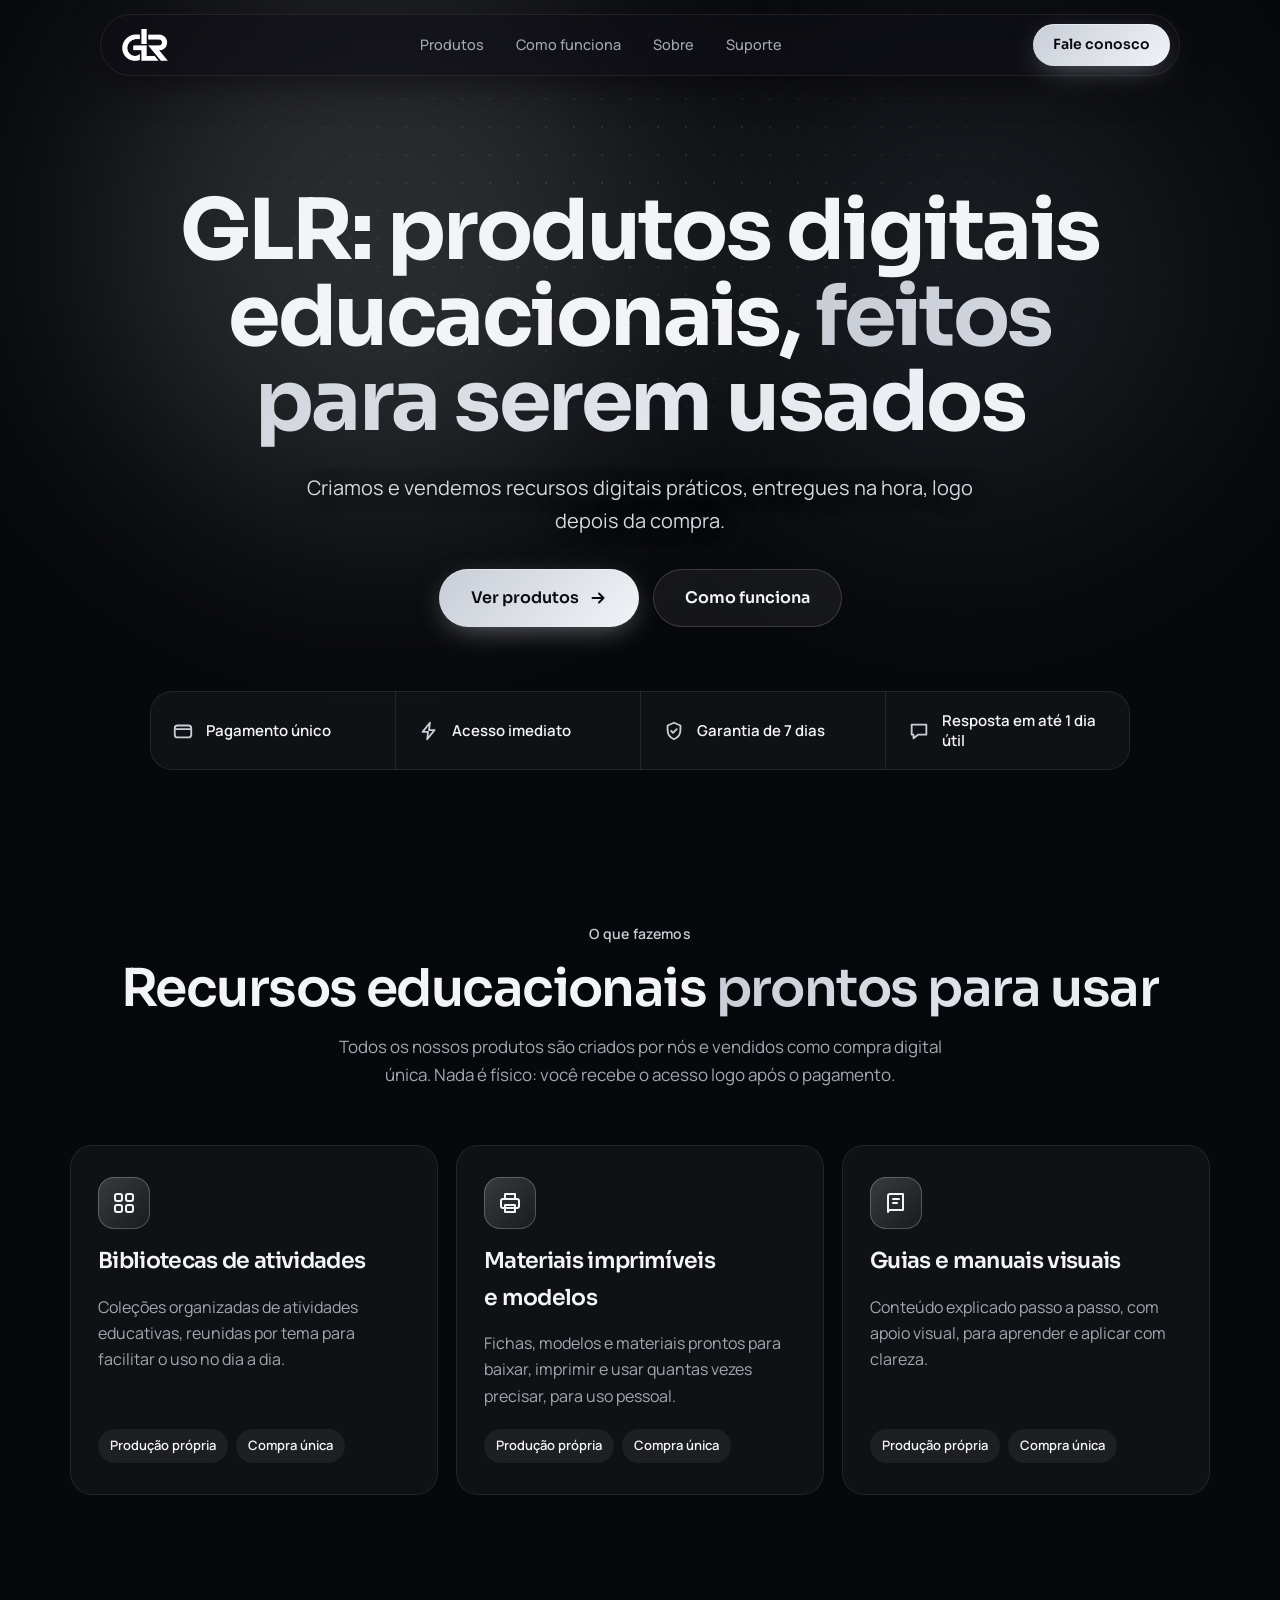
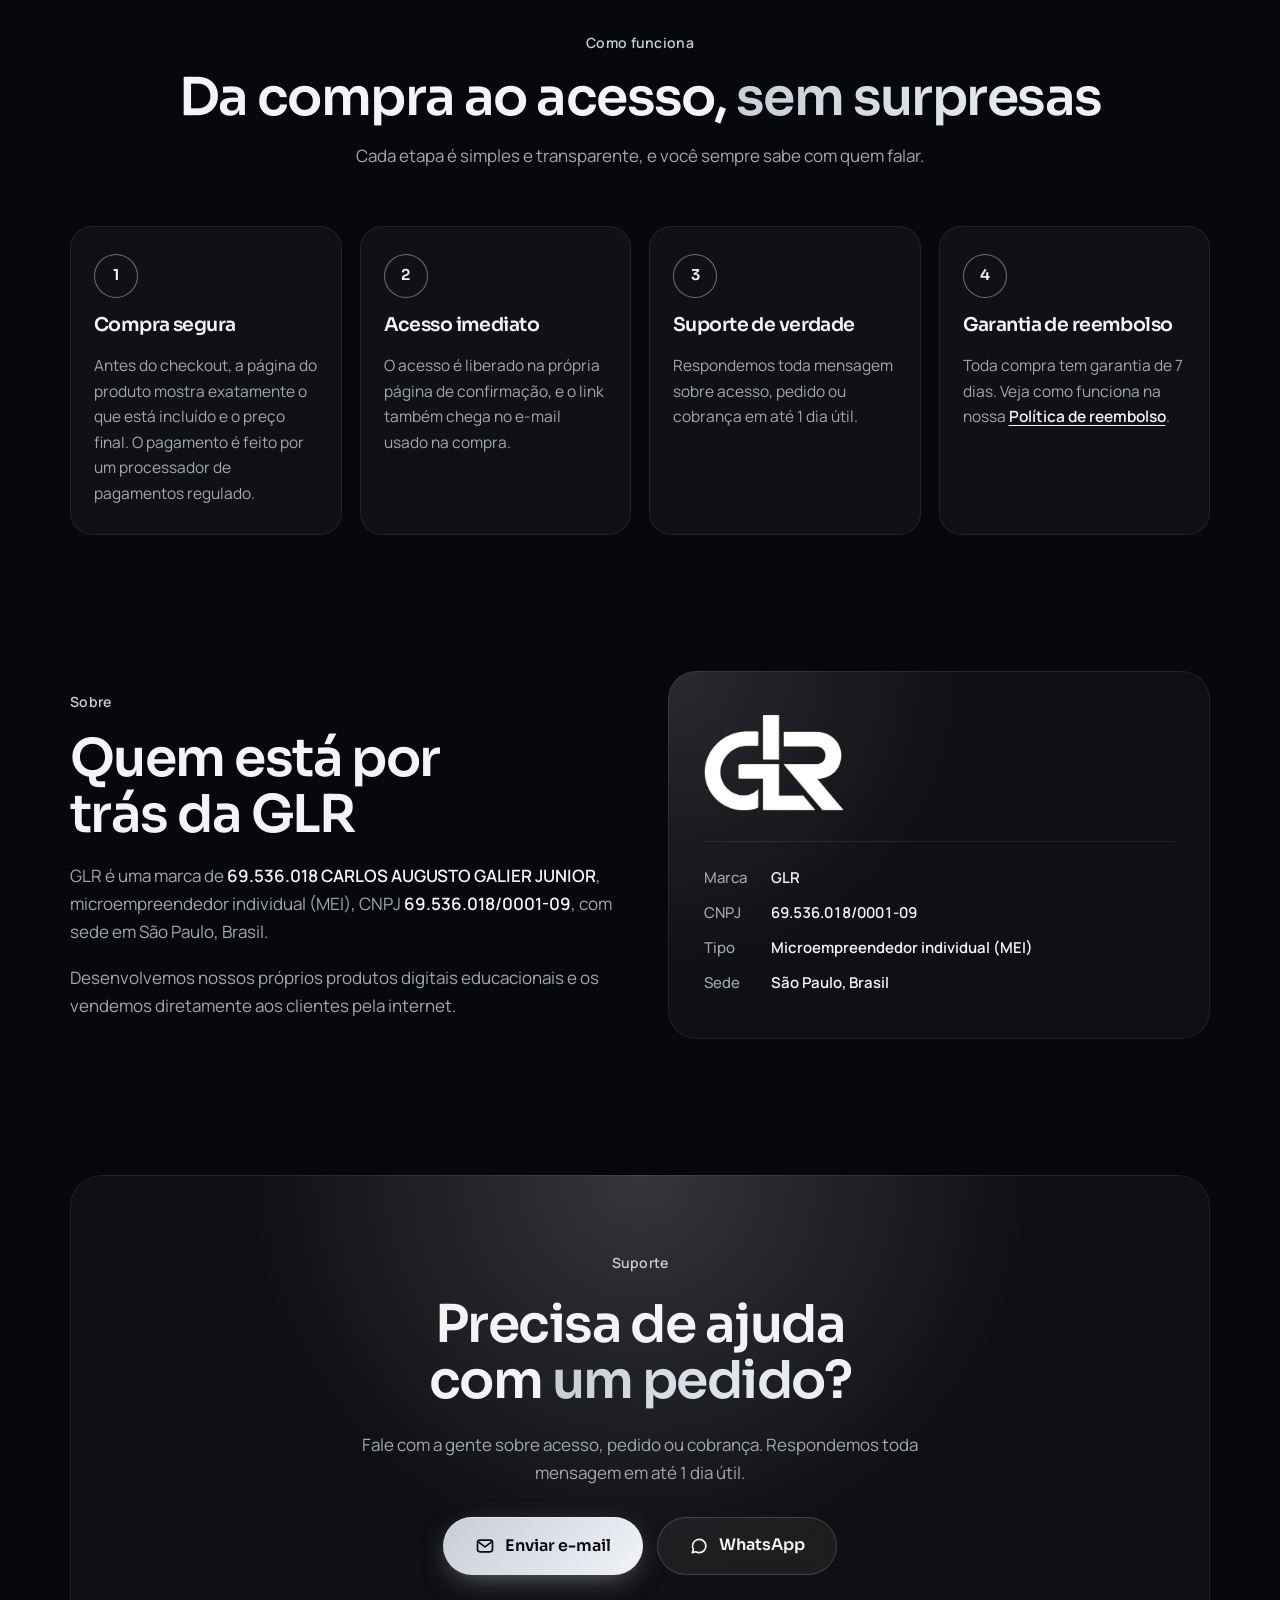
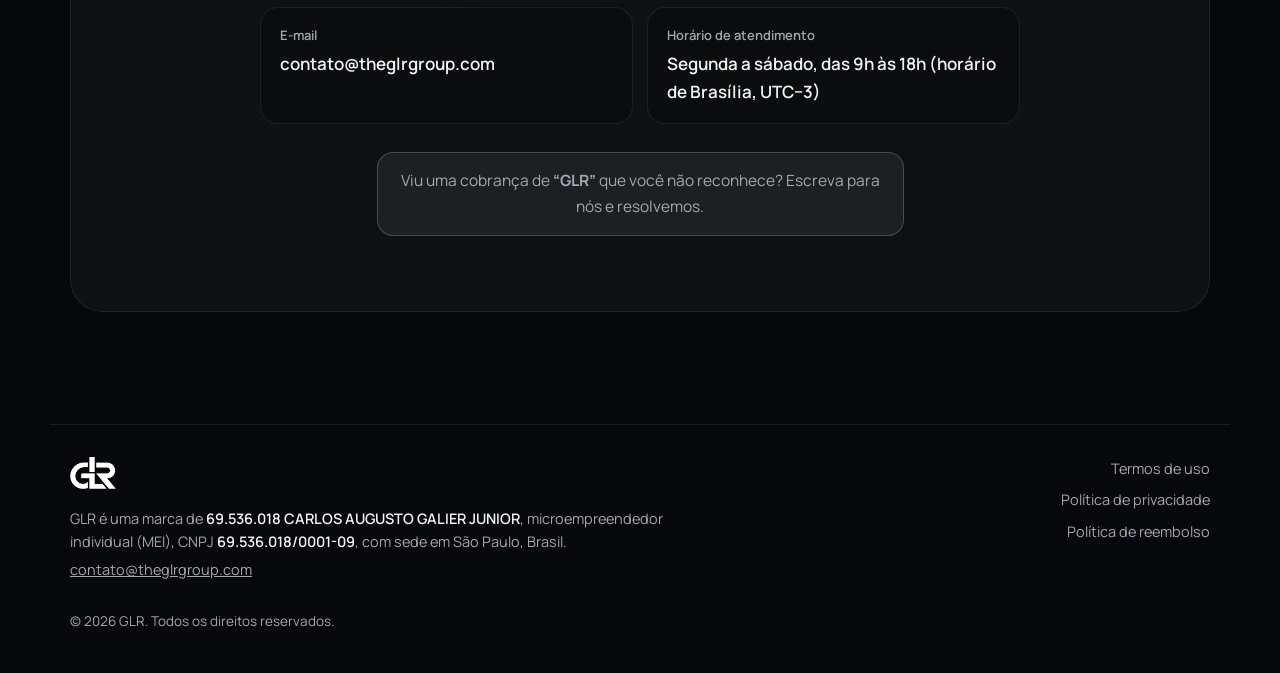
==== commit 9fd2998e: "Logo: só o símbolo GLR (letras sobrepostas) Co-Authored-By: Claude Opus 5.5 <noreply@anthropic.com> " ====
--- a/index.html
+++ b/index.html
@@ -5,7 +5,7 @@
 <meta name="viewport" content="width=device-width, initial-scale=1, viewport-fit=cover">
 <title>GLR | Produtos digitais educacionais</title>
 <meta name="description" content="A GLR cria e vende produtos digitais educacionais: bibliotecas de atividades, materiais imprimíveis e guias visuais. Pagamento único e acesso imediato após a compra.">
-<link rel="icon" href="/assets/glr-logo.png">
+<link rel="icon" href="/assets/glr-mark.png">
 <link rel="preconnect" href="https://fonts.googleapis.com">
 <link rel="preconnect" href="https://fonts.gstatic.com" crossorigin>
 <link rel="stylesheet" href="https://fonts.googleapis.com/css2?family=Sora:wght@400;500;600;700&family=Manrope:wght@400;500;600;700&display=swap">
@@ -15,7 +15,7 @@
 
 <header>
   <nav class="nav" aria-label="Principal">
-    <a class="logo" href="#topo" aria-label="GLR, início"><img src="/assets/glr-logo.png" alt="GLR" width="74" height="26"></a>
+    <a class="logo" href="#topo" aria-label="GLR, início"><img src="/assets/glr-mark.png" alt="GLR" width="46" height="32"></a>
     <ul>
       <li><a href="#produtos">Produtos</a></li>
       <li><a href="#como-funciona">Como funciona</a></li>
@@ -104,7 +104,7 @@
         <p>Desenvolvemos nossos próprios produtos digitais educacionais e os vendemos diretamente aos clientes pela internet.</p>
       </div>
       <div class="brand">
-        <img src="/assets/glr-logo.png" alt="GLR" width="260" height="91">
+        <img src="/assets/glr-mark.png" alt="GLR" width="140" height="97">
         <dl>
           <dt>Marca</dt><dd>GLR</dd>
           <dt>CNPJ</dt><dd>69.536.018/0001-09</dd>
@@ -142,7 +142,7 @@
 <footer>
   <div class="wrap foot">
     <div class="legal-id">
-      <img src="/assets/glr-logo.png" alt="GLR" width="68" height="24">
+      <img src="/assets/glr-mark.png" alt="GLR" width="46" height="32">
       <span>GLR é uma marca de <strong>69.536.018 CARLOS AUGUSTO GALIER JUNIOR</strong>, microempreendedor individual (MEI), CNPJ <strong>69.536.018/0001-09</strong>, com sede em São Paulo, Brasil.</span>
       <span><a href="mailto:contato@theglrgroup.com">contato@theglrgroup.com</a></span>
     </div>
--- a/assets/site.css
+++ b/assets/site.css
@@ -43,8 +43,8 @@
 /* nav */
 header{position:sticky;top:calc(env(safe-area-inset-top,0px) + 14px);z-index:30;padding-inline:16px}
 .nav{max-width:1080px;margin:14px auto 0;display:flex;align-items:center;justify-content:space-between;gap:16px;padding:10px 10px 10px 22px;border-radius:999px;background:rgba(14,15,20,.65);backdrop-filter:blur(18px) saturate(140%);-webkit-backdrop-filter:blur(18px) saturate(140%);box-shadow:inset 0 0 0 1px var(--border),0 10px 40px -10px rgba(0,0,0,.6)}
-.nav .logo img{height:26px;width:auto;display:block}
-@media (max-width:400px){.nav{padding-left:16px}.nav .logo img{height:22px}.nav .btn{padding:0 16px;font-size:13px}}
+.nav .logo img{height:32px;width:auto;display:block}
+@media (max-width:400px){.nav{padding-left:16px}.nav .logo img{height:28px}.nav .btn{padding:0 16px;font-size:13px}}
 .nav ul{display:flex;gap:4px;list-style:none;margin:0;padding:0}
 .nav ul a{display:block;padding:8px 14px;border-radius:999px;text-decoration:none;color:var(--muted);font-size:14.5px;font-weight:500;transition:color .2s,background .2s}
 .nav ul a:hover{color:var(--fg);background:var(--surface-2)}
@@ -103,7 +103,7 @@
 .about p{color:var(--muted)}
 .about p strong{color:var(--fg);font-weight:600}
 .brand{border-radius:28px;padding:44px 36px;background:radial-gradient(500px circle at 0% 0%,rgba(var(--accent-rgb),.14),transparent 60%),var(--surface);box-shadow:inset 0 0 0 1px var(--border);display:flex;flex-direction:column;gap:30px}
-.brand img{width:100%;max-width:260px;height:auto}
+.brand img{width:100%;max-width:140px;height:auto}
 .brand dl{display:grid;grid-template-columns:auto minmax(0,1fr);gap:10px 24px;margin:0;font-size:15px;padding-top:24px;border-top:1px solid var(--border)}
 .brand dt{color:var(--muted);font-weight:500}
 .brand dd{margin:0;font-weight:600;font-variant-numeric:tabular-nums;overflow-wrap:anywhere}
@@ -124,7 +124,7 @@
 
 footer{padding-block:88px 40px}
 .foot{display:grid;grid-template-columns:minmax(0,1.3fr) minmax(0,1fr);gap:28px 40px;padding-top:32px;border-top:1px solid var(--border);color:var(--muted);font-size:14.5px}
-.foot img{height:24px;width:auto;display:block;margin-bottom:14px;align-self:flex-start}
+.foot img{height:32px;width:auto;display:block;margin-bottom:14px;align-self:flex-start}
 .foot .legal-id{display:flex;flex-direction:column;gap:4px}
 .foot .legal-id strong{color:var(--fg);font-weight:600}
 .foot nav{display:flex;flex-direction:column;gap:8px;align-items:flex-end}
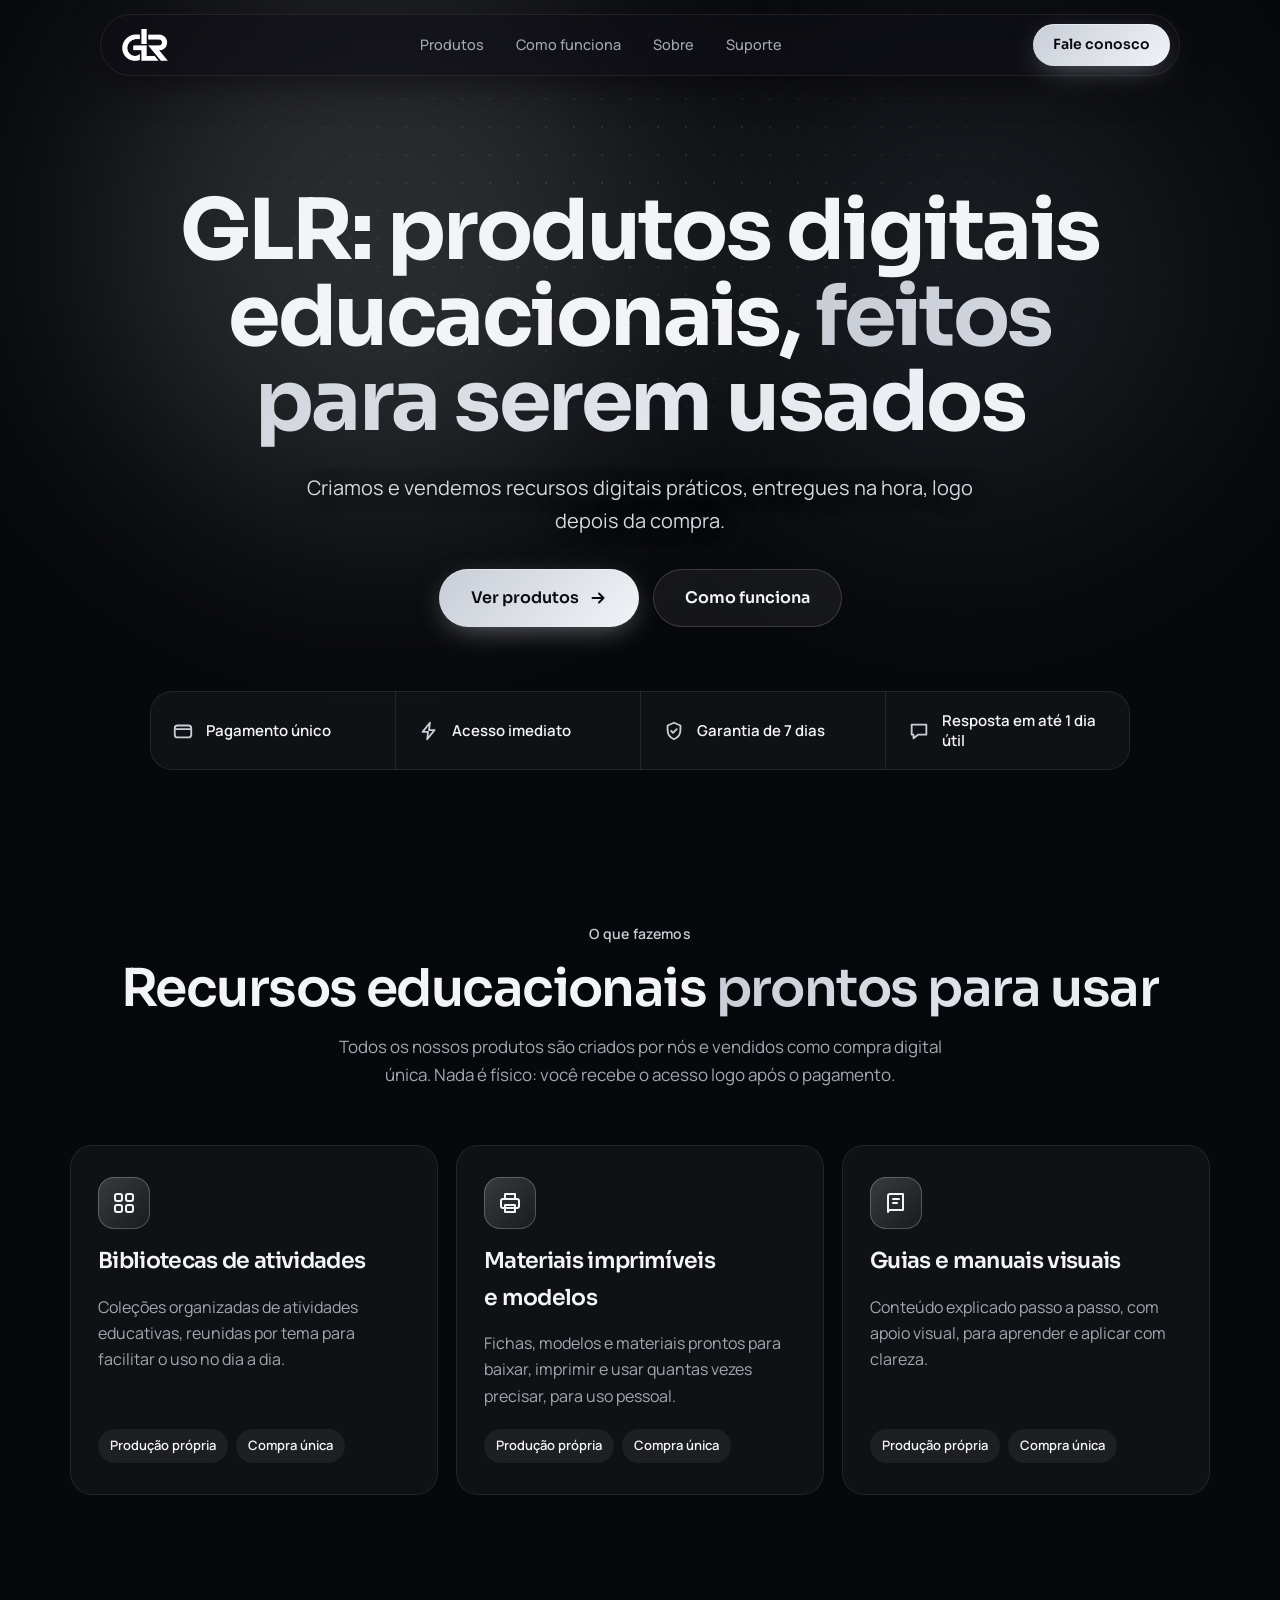
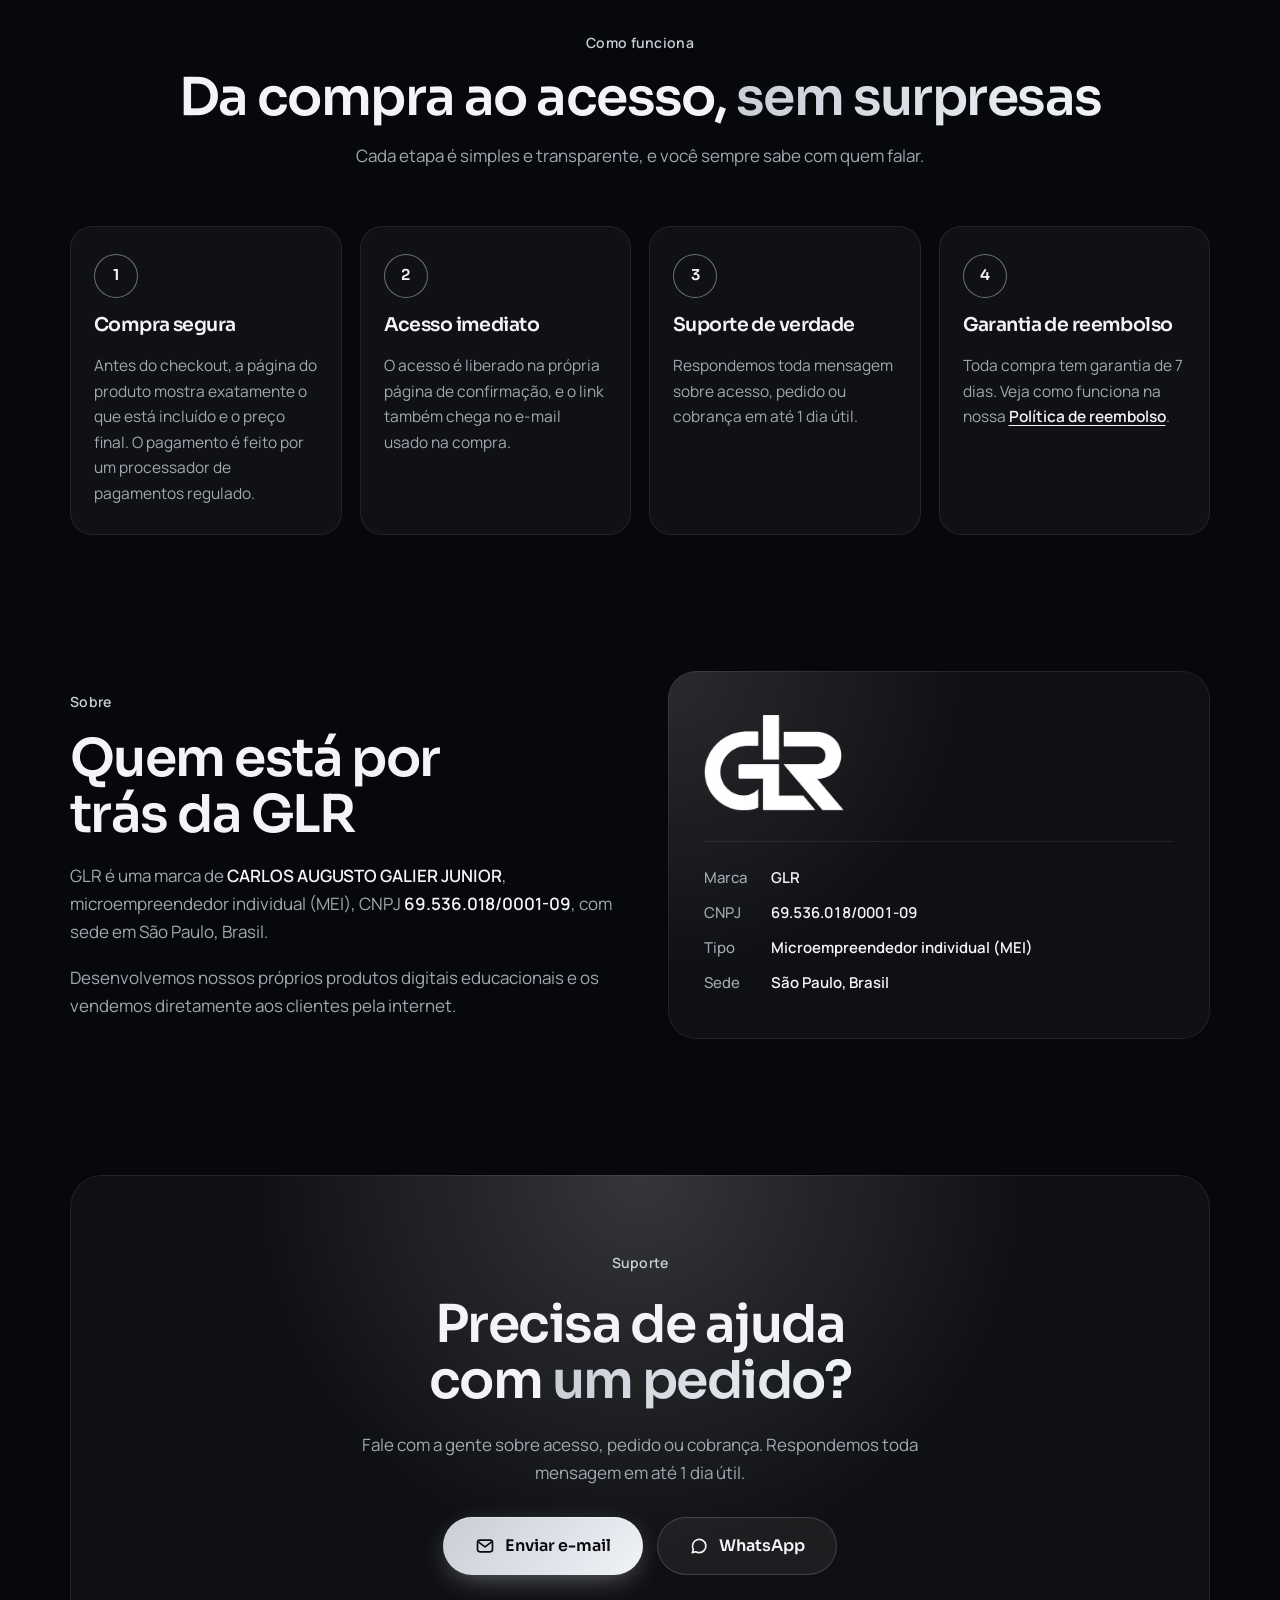
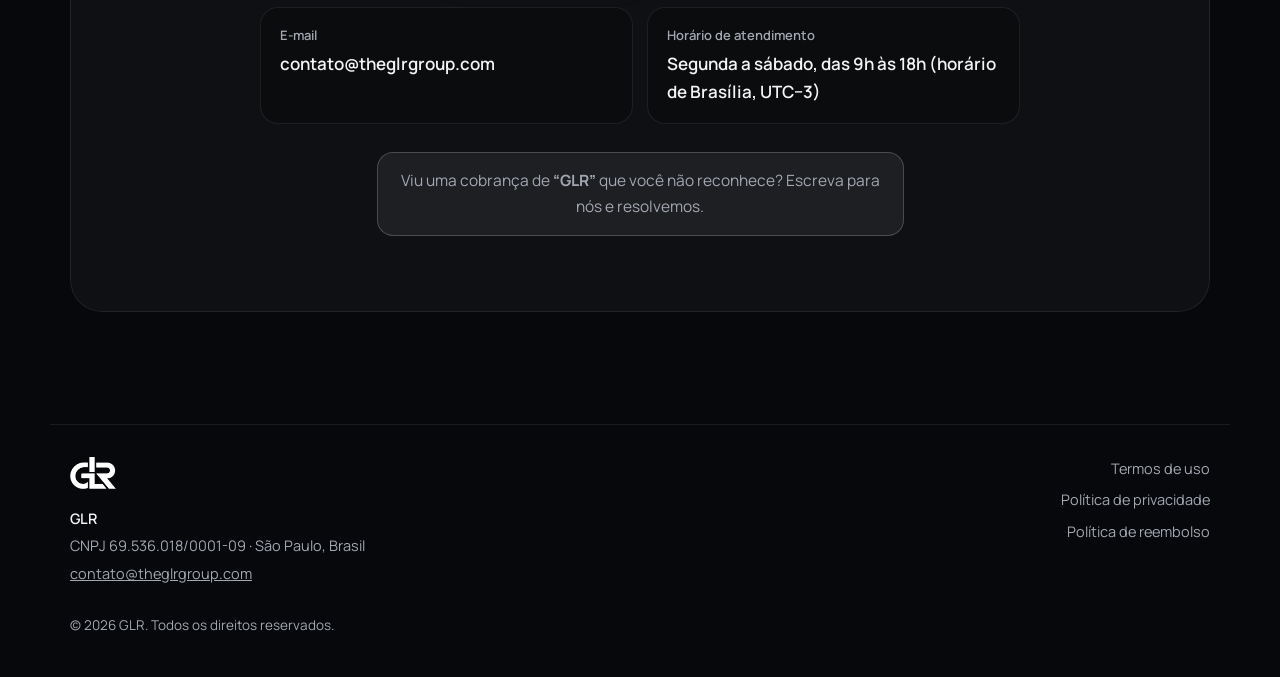
==== commit d75e34cd: "Ajusta frase de identificação e simplifica rodapé Co-Authored-By: Claude Opus 5.5 <noreply@anthropic" ====
--- a/index.html
+++ b/index.html
@@ -100,7 +100,7 @@
       <div class="stack">
         <span class="eyebrow">Sobre</span>
         <h2>Quem está por trás da GLR</h2>
-        <p>GLR é uma marca de <strong>69.536.018 CARLOS AUGUSTO GALIER JUNIOR</strong>, microempreendedor individual (MEI), CNPJ <strong>69.536.018/0001-09</strong>, com sede em São Paulo, Brasil.</p>
+        <p>GLR é uma marca de <strong>CARLOS AUGUSTO GALIER JUNIOR</strong>, microempreendedor individual (MEI), CNPJ <strong>69.536.018/0001-09</strong>, com sede em São Paulo, Brasil.</p>
         <p>Desenvolvemos nossos próprios produtos digitais educacionais e os vendemos diretamente aos clientes pela internet.</p>
       </div>
       <div class="brand">
@@ -143,7 +143,8 @@
   <div class="wrap foot">
     <div class="legal-id">
       <img src="/assets/glr-mark.png" alt="GLR" width="46" height="32">
-      <span>GLR é uma marca de <strong>69.536.018 CARLOS AUGUSTO GALIER JUNIOR</strong>, microempreendedor individual (MEI), CNPJ <strong>69.536.018/0001-09</strong>, com sede em São Paulo, Brasil.</span>
+      <strong>GLR</strong>
+      <span>CNPJ 69.536.018/0001-09 · São Paulo, Brasil</span>
       <span><a href="mailto:contato@theglrgroup.com">contato@theglrgroup.com</a></span>
     </div>
     <nav aria-label="Documentos legais">
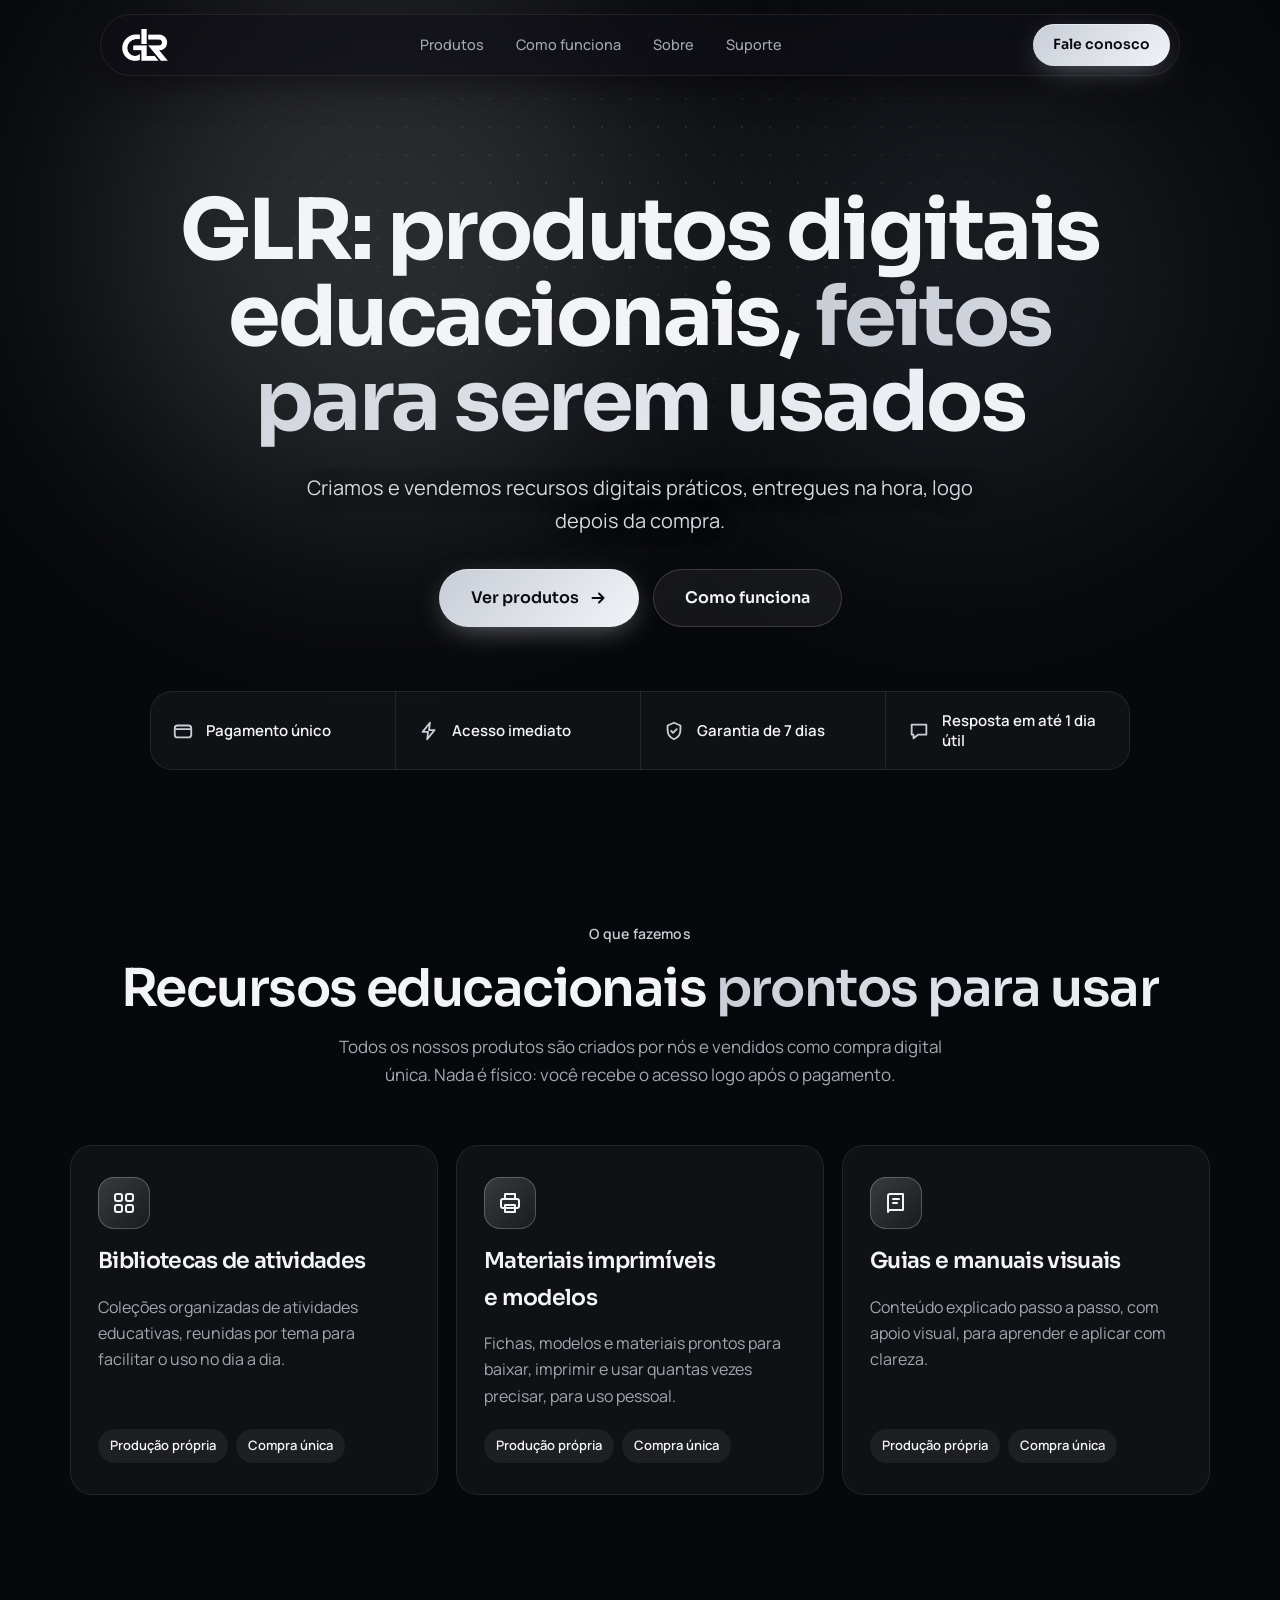
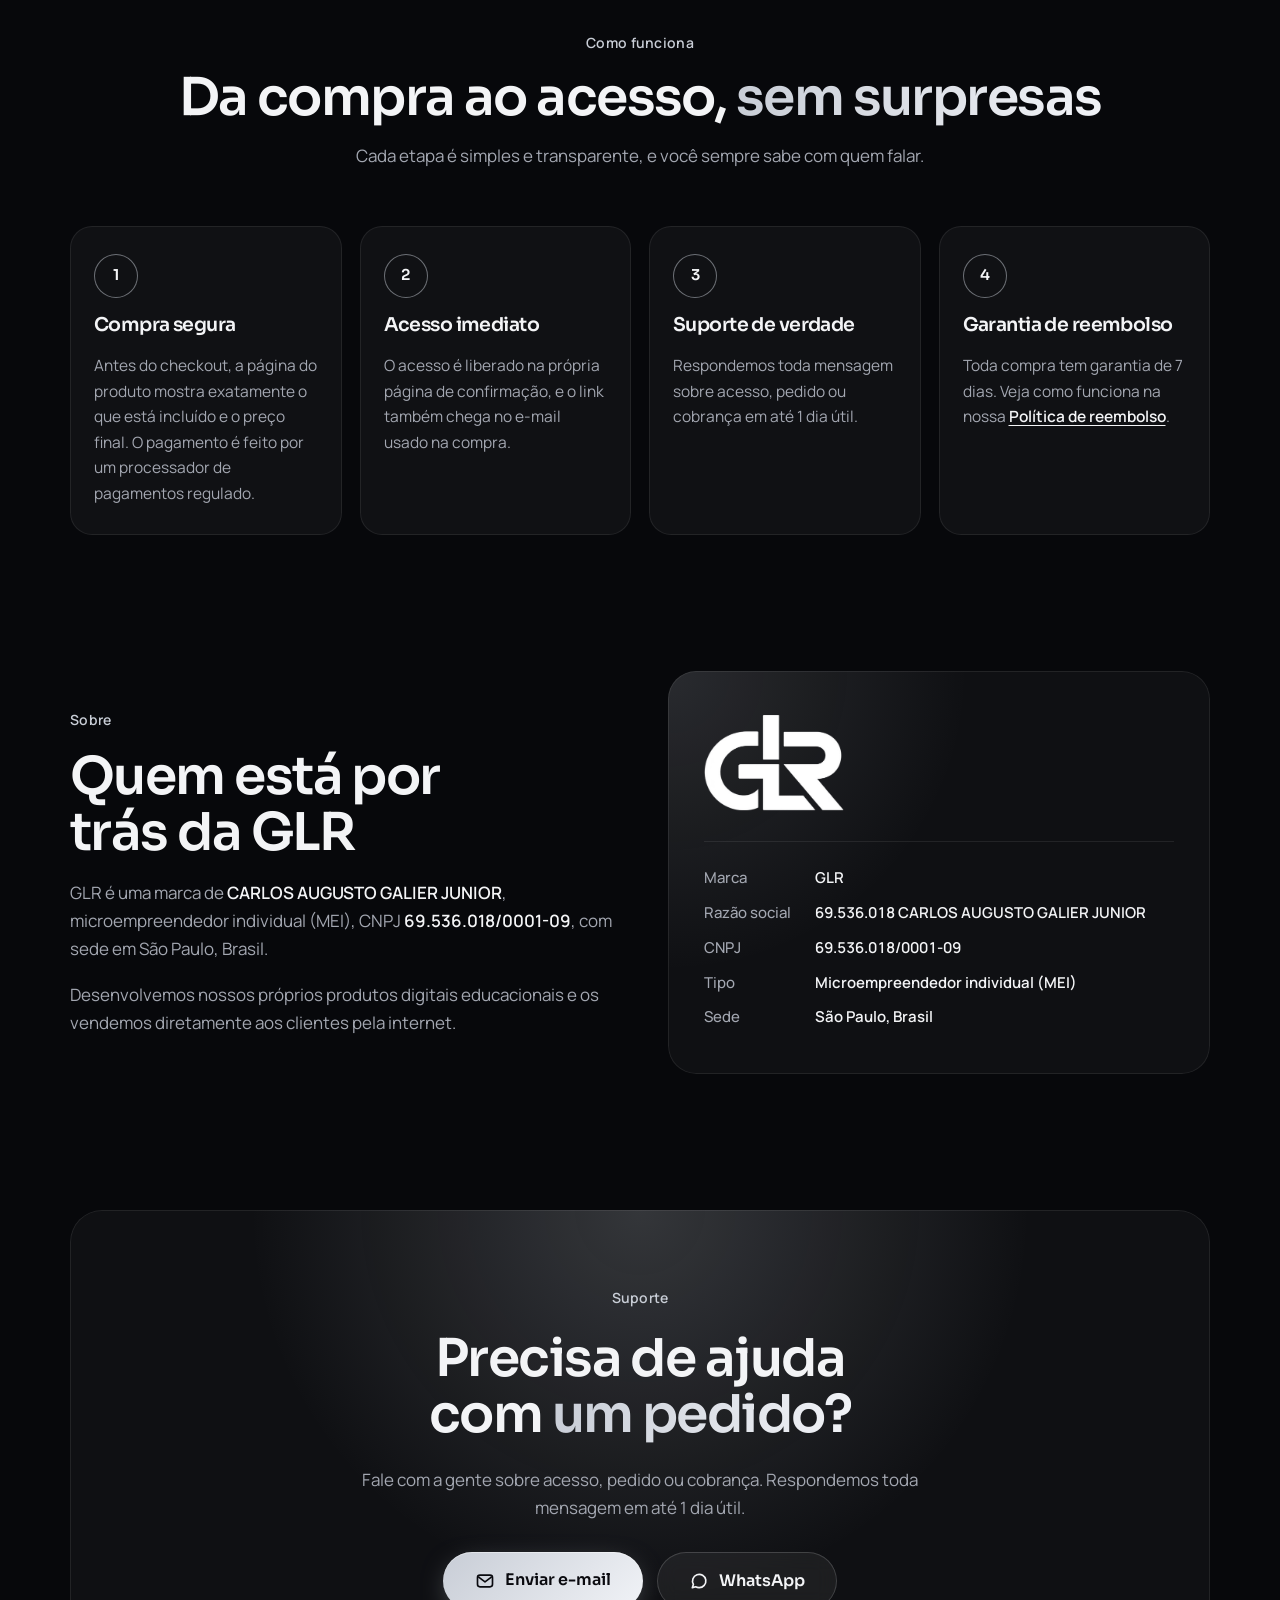
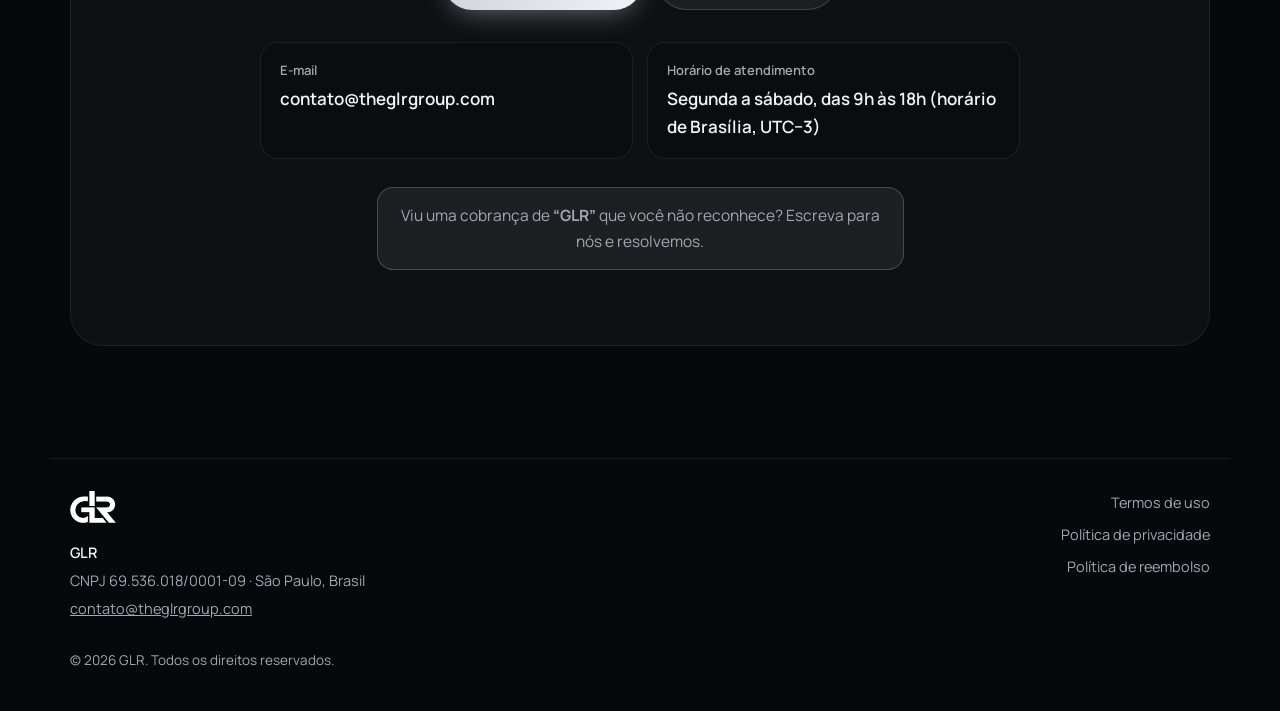
==== commit 48366730: "Volta razão social no cartão do Sobre Co-Authored-By: Claude Opus 5.5 <noreply@anthropic.com> Claude" ====
--- a/index.html
+++ b/index.html
@@ -107,6 +107,7 @@
         <img src="/assets/glr-mark.png" alt="GLR" width="140" height="97">
         <dl>
           <dt>Marca</dt><dd>GLR</dd>
+          <dt>Razão social</dt><dd>69.536.018 CARLOS AUGUSTO GALIER JUNIOR</dd>
           <dt>CNPJ</dt><dd>69.536.018/0001-09</dd>
           <dt>Tipo</dt><dd>Microempreendedor individual (MEI)</dd>
           <dt>Sede</dt><dd>São Paulo, Brasil</dd>
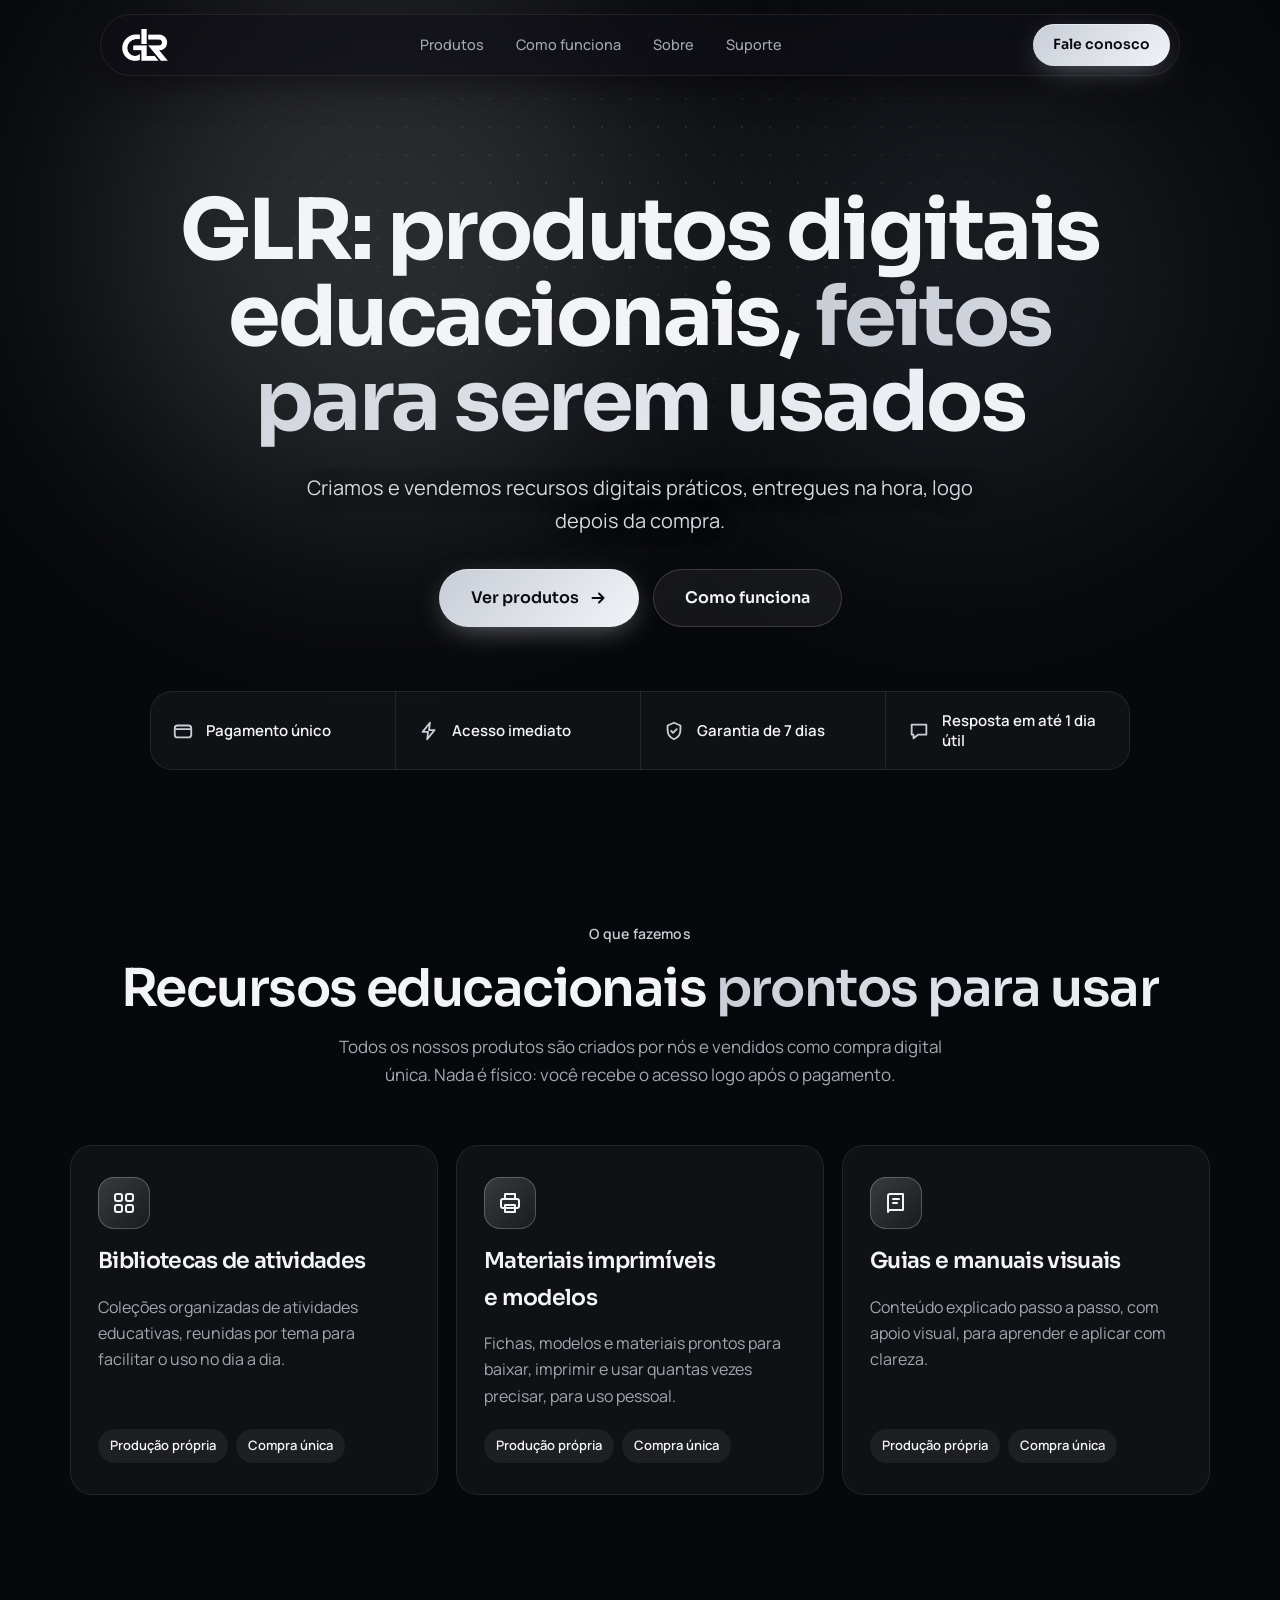
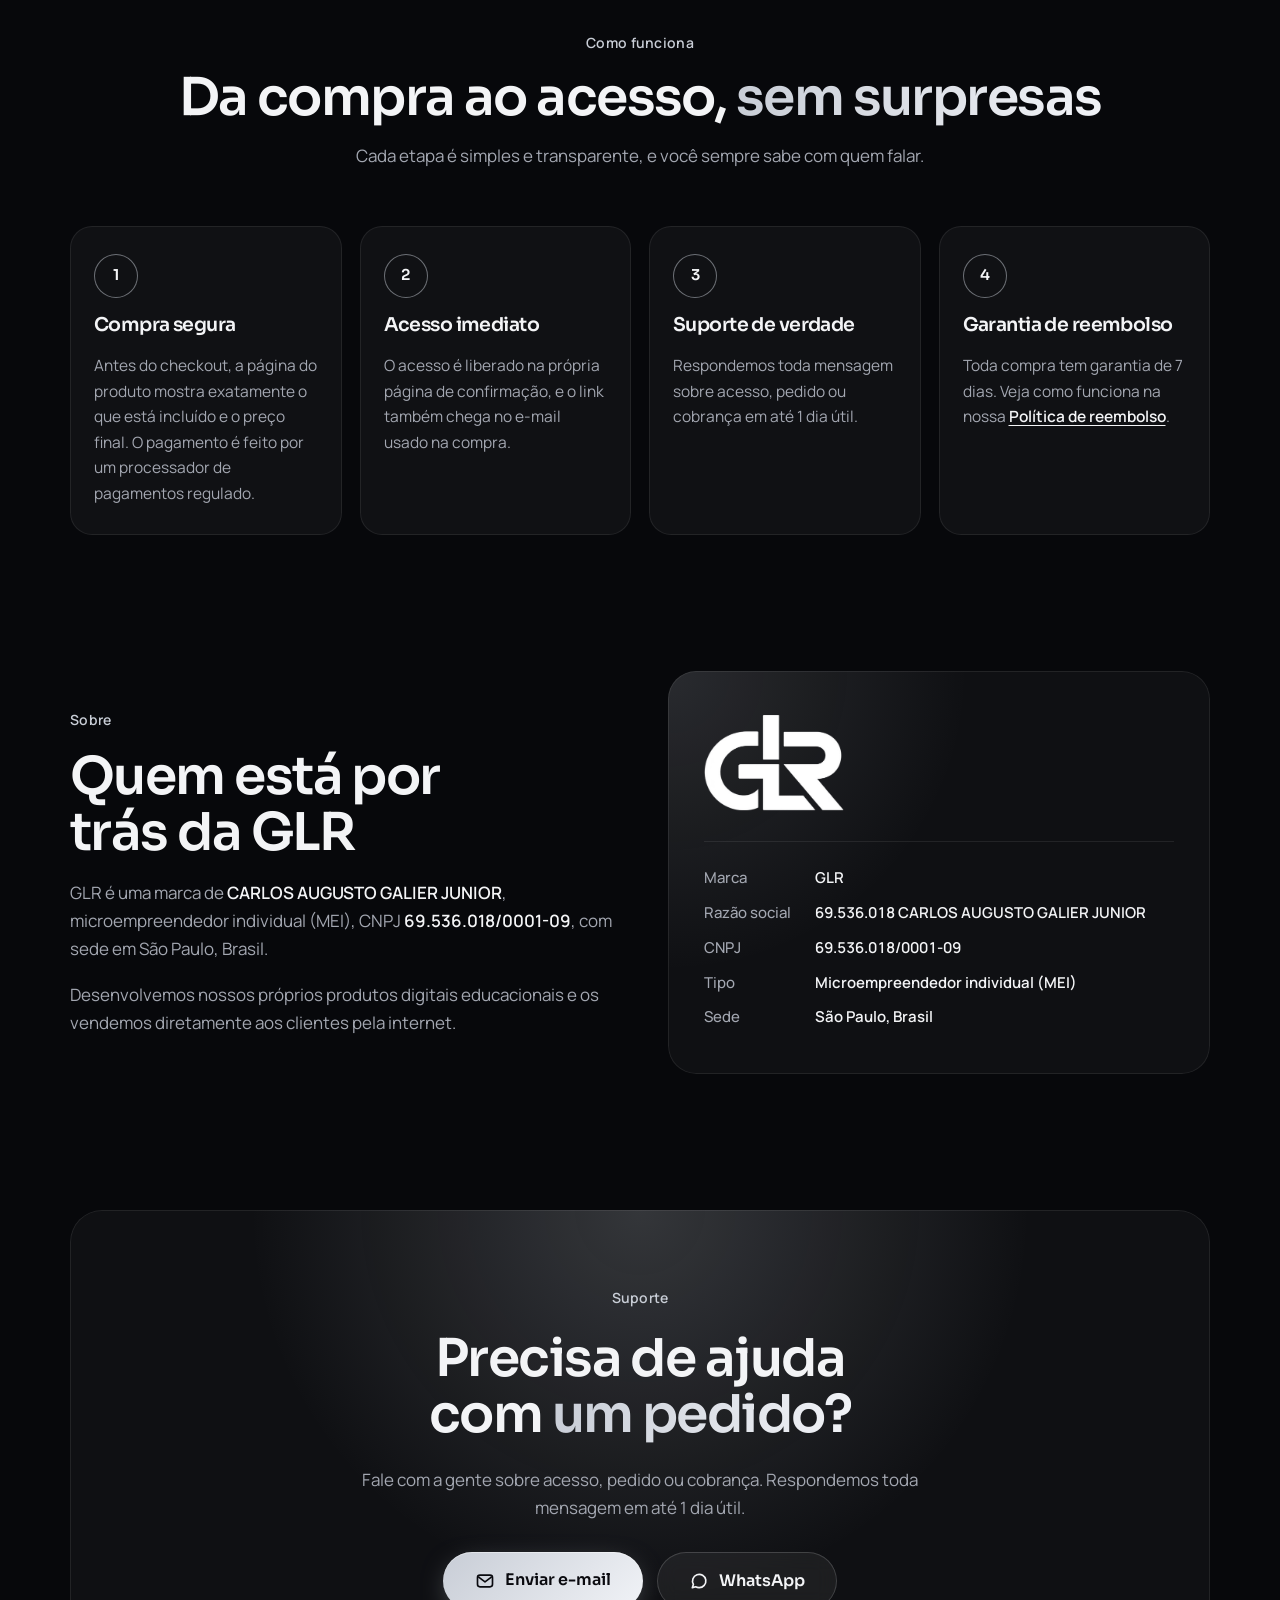
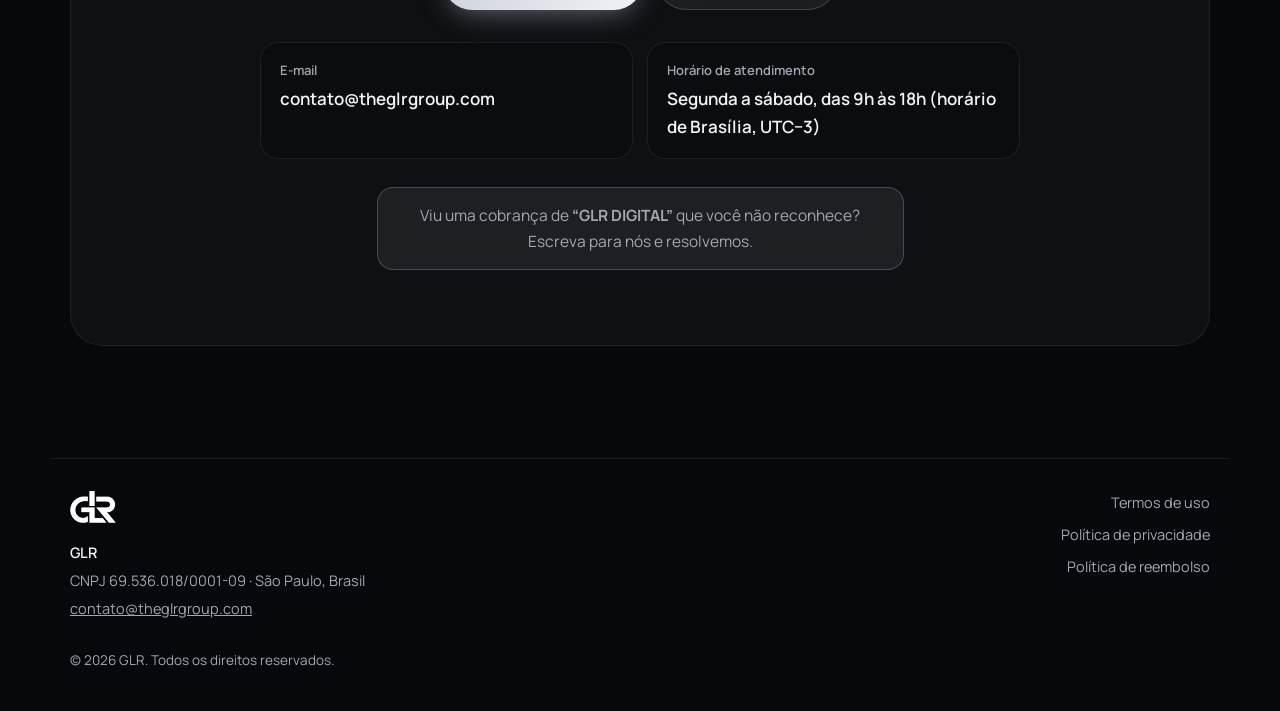
==== commit 74b5ba59: "Nome na fatura: GLR DIGITAL Co-Authored-By: Claude Opus 5.5 <noreply@anthropic.com> Claude-Session: " ====
--- a/index.html
+++ b/index.html
@@ -134,7 +134,7 @@
           <div class="info"><small>E-mail</small><span><a href="mailto:contato@theglrgroup.com">contato@theglrgroup.com</a></span></div>
           <div class="info"><small>Horário de atendimento</small><span>Segunda a sábado, das 9h às 18h (horário de Brasília, UTC−3)</span></div>
         </div>
-        <p class="notice">Viu uma cobrança de <strong>“GLR”</strong> que você não reconhece? Escreva para nós e resolvemos.</p>
+        <p class="notice">Viu uma cobrança de <strong>“GLR DIGITAL”</strong> que você não reconhece? Escreva para nós e resolvemos.</p>
       </div>
     </div>
   </section>
